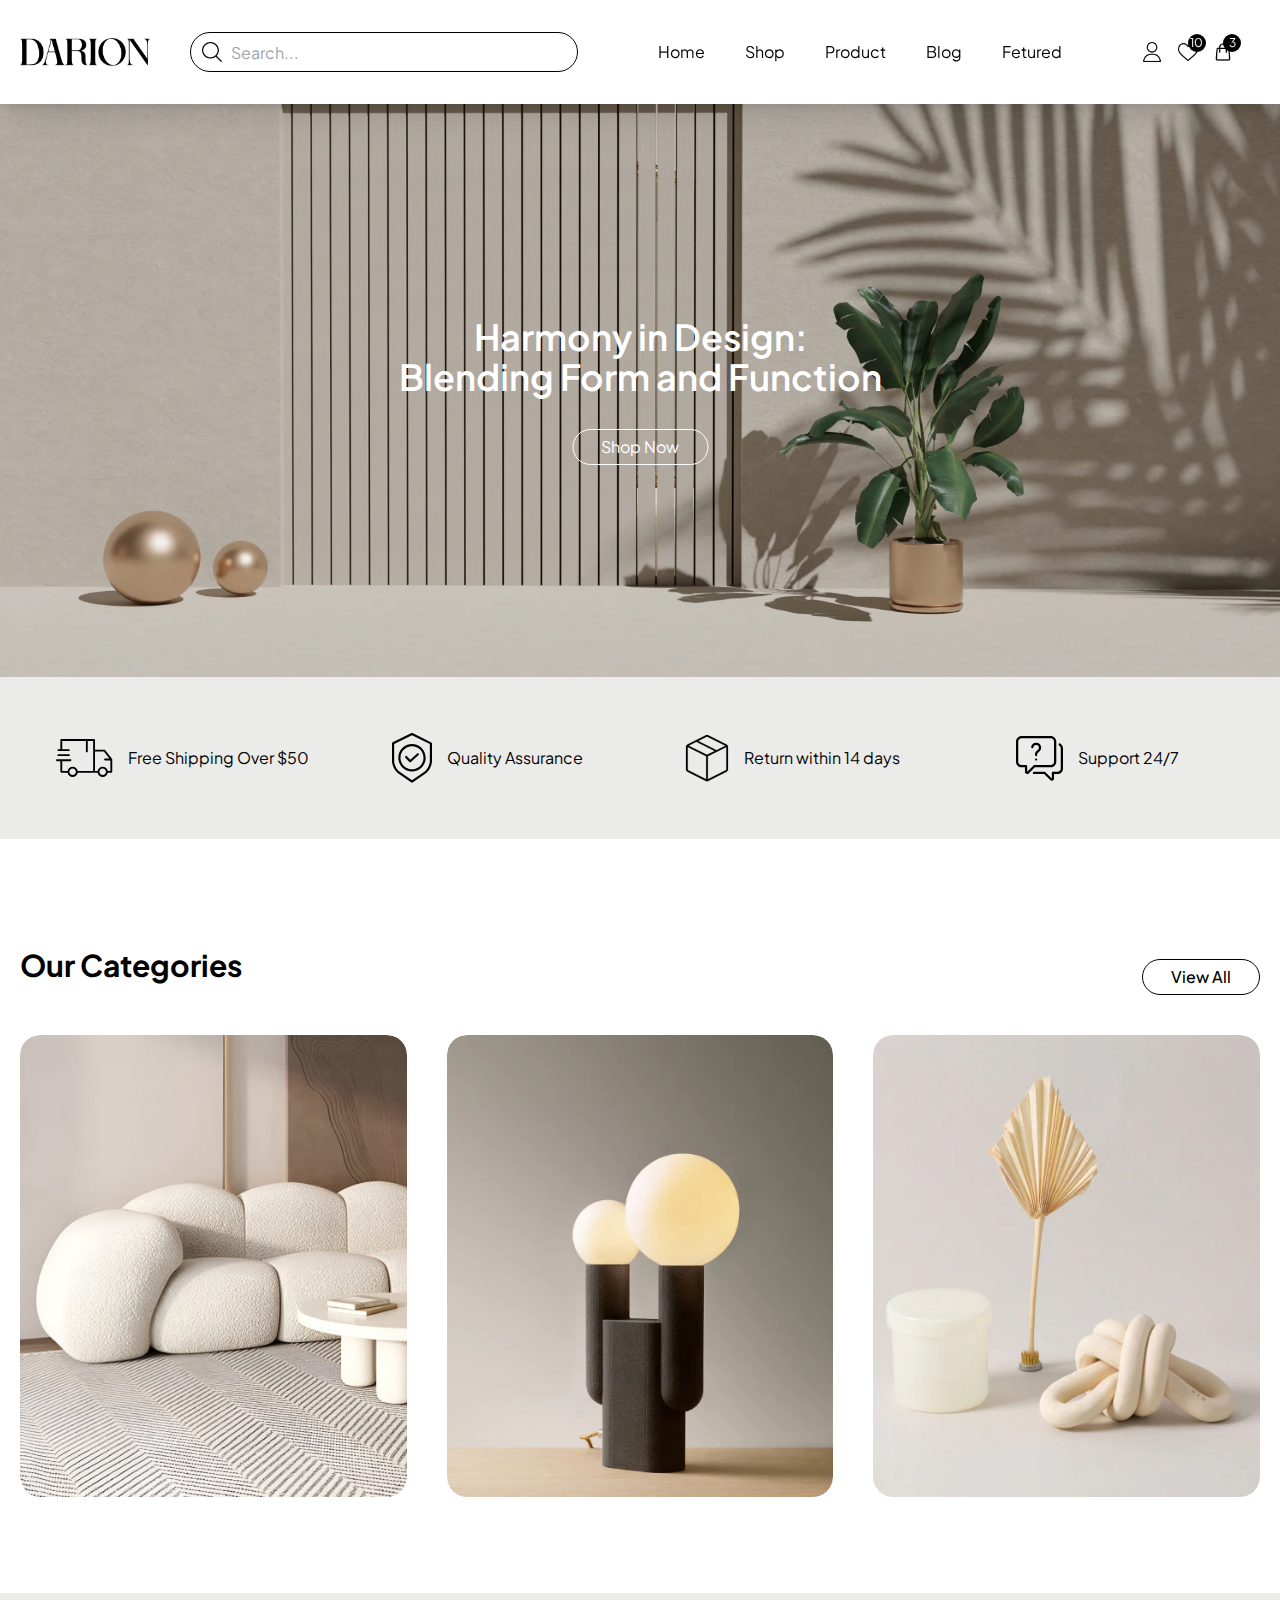
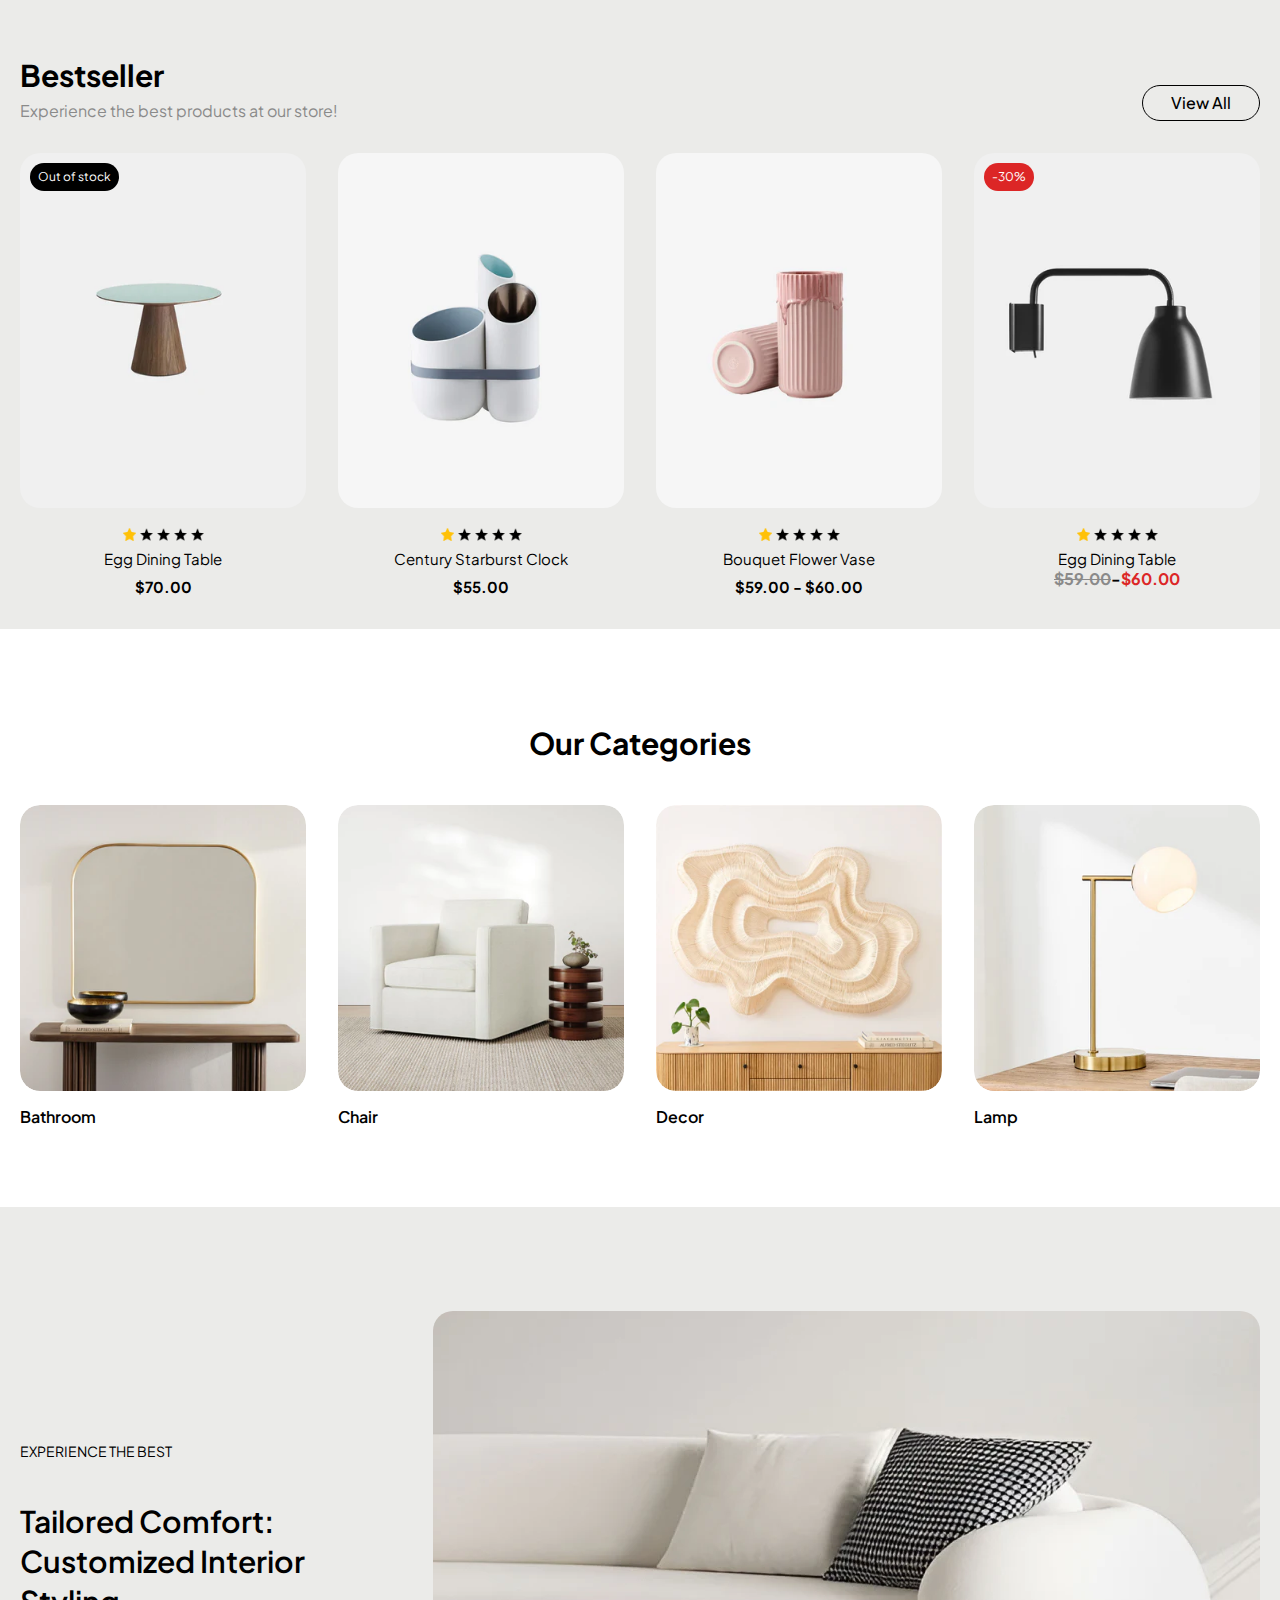
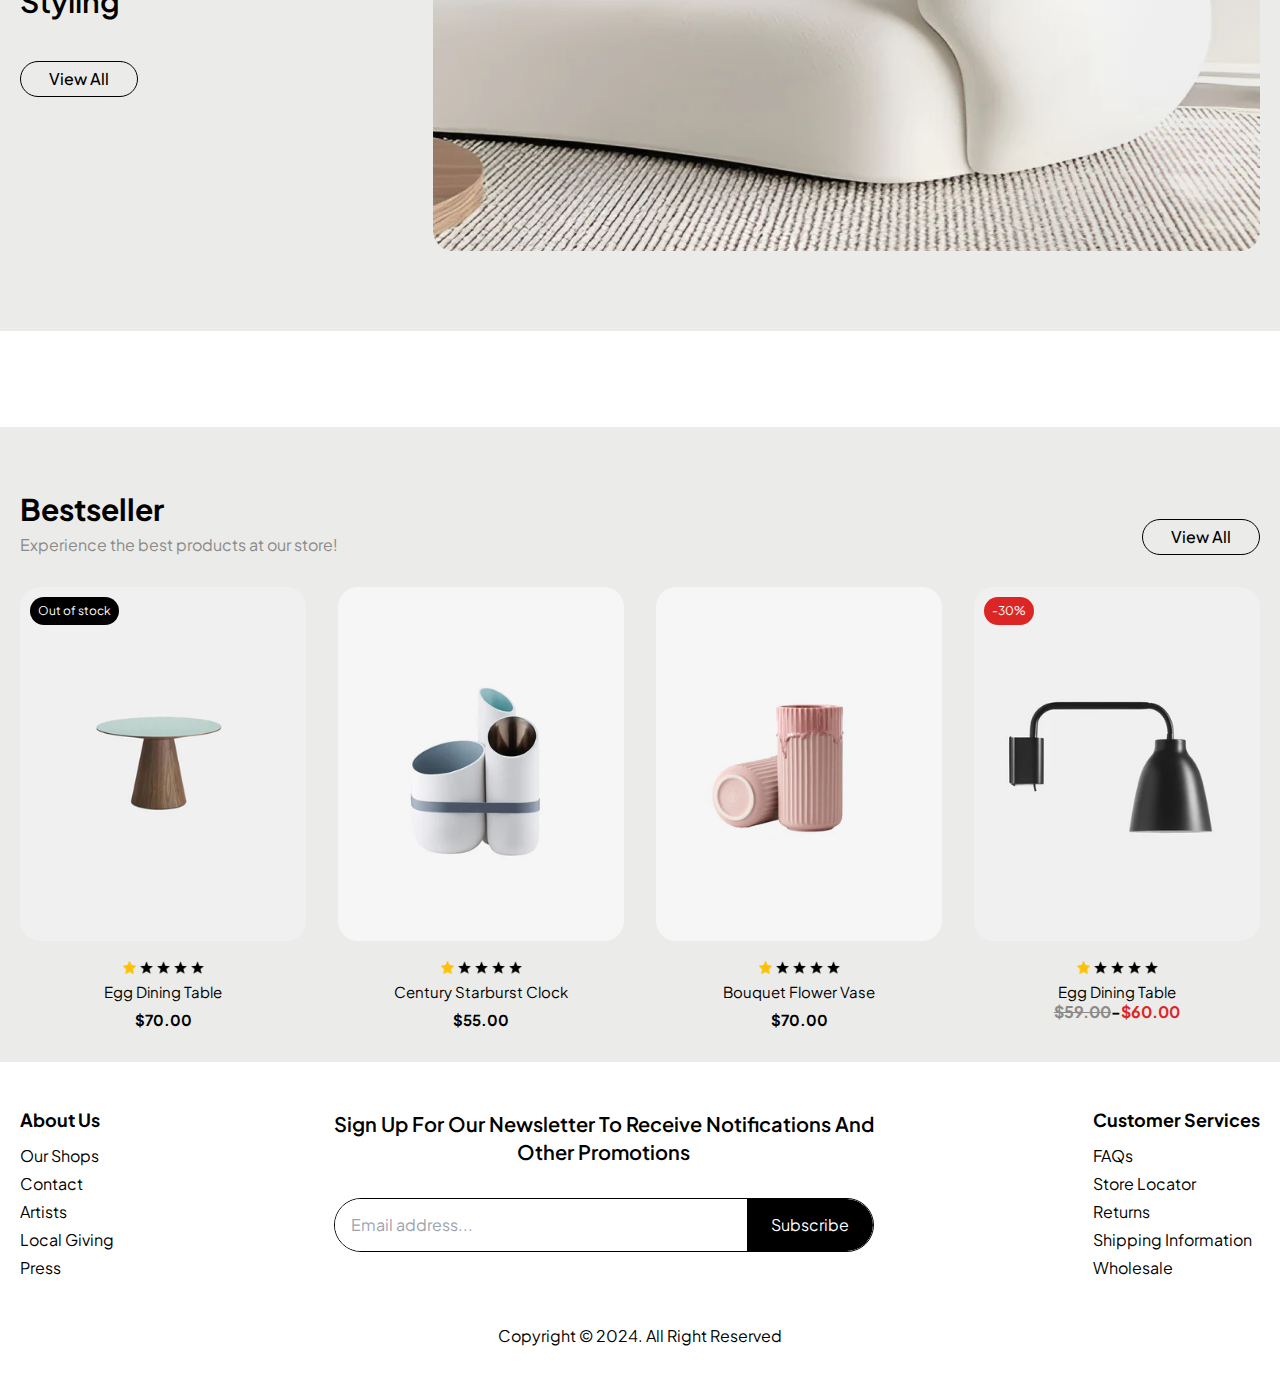
==== index.html @ 47313046 "Add files via upload" ====
<!DOCTYPE html>
<html>
  <head>
    <meta charset="UTF-8" />
    <meta name="viewport" content="width=device-width, initial-scale=1.0" />
    <link
      href="https://fonts.googleapis.com/css2?family=Plus+Jakarta+Sans:ital,wght@0,200..800;1,200..800&display=swap"
      rel="stylesheet"
    />
    <link href="./output.css" rel="stylesheet" />
  </head>
  <body>
    <div class="wrap">
      <header class="py-5 lg:py-[32px] sticky top-0 z-10 shadow-xl bg-white">
        <div class="container overflow-hidden lg:justify-between flex lg:flex  items-center">
          <h1>
            <a class="block w-130" href="#"
              ><img class="image" src="./images/logo.webp" alt="Logo image"
            /></a>
          </h1>
          <div class="lg:hidden hidden sm:hidden xl:flex w-[500px] ml-10 relative">
            <input
              class="md:hidden hidden xl:flex h-10 w-full border border-black rounded-full pl-10 pr-4 pt-2 pb-2"
              type="text"
              placeholder="Search..."
            />
            <div class="md:hidden xl:flex w-5 h-5 absolute left-3 top-1/2 -translate-y-1/2">
              <img
                class="image"
                src="./images/ico_search.png"
                alt="Search Icon"
              />
            </div>
          </div>
          <nav class="lg:flex hidden mx-20">
            <ul class=" hidden lg:flex lg:ml-50 xl:ml-0  xl:flex xl:items-center gap-10">
              <li
                class="relative after:duration-300 after:absolute after:w-full after:scale-0 hover:after:scale-100 after:transition-all after:h-[1.3px] after:bg-black after:left-0 after:bottom-0"
              >
                <a href="#">Home</a>
              </li>
              <li
                class="relative after:duration-300 after:absolute after:w-full after:scale-0 hover:after:scale-100 after:transition-all after:h-[1.3px] after:bg-black after:left-0 after:bottom-0"
              >
                <a href="#">Shop</a>
              </li>
              <li
                class="relative after:duration-300 after:absolute after:w-full after:scale-0 hover:after:scale-100 after:transition-all after:h-[1.3px] after:bg-black after:left-0 after:bottom-0"
              >
                <a href="#">Product</a>
              </li>
              <li
                class="relative after:duration-300 after:absolute after:w-full after:scale-0 hover:after:scale-100 after:transition-all after:h-[1.3px] after:bg-black after:left-0 after:bottom-0"
              >
                <a href="#">Blog</a>
              </li>
              <li
                class="relative after:duration-300 after:absolute after:w-full after:scale-0 hover:after:scale-100 after:transition-all after:h-[1.3px] after:bg-black after:left-0 after:bottom-0"
              >
                <a href="#">Fetured</a>
              </li>
            </ul>
            
          </nav>
          <ul class=" grid grid-cols-4  justify-end items-center lg:gap-6 gap-6 ml-auto">
            <a class="lg:hidden" href="#"><img class="w-5" src="./images/ico_search.png" alt="Search Icon"></a>
            <li>
              <a class="block w-5 " href="#"
                ><img class="image" src="./images/ico_user.png" alt="User Icon"
              /></a>
            </li>
            <li>
              <a class="relative size-5 block w-5" href="#"
                ><img
                  class="image"
                  src="./images/ico_heart.png"
                  alt="Hear Icon"
                />
                <span
                  class="absolute -top-[8px] -right-[8px] bg-black text-white text-xs rounded-full size-[18px] grid place-items-center"
                  >10</span
                >
              </a>
            </li>
            <li>
              <a class="relative size-5 block w-5" href="#"
                ><img class="image" src="./images/ico_bag.png" alt="Bag Icon" />
                <span
                  class="absolute -top-[8px] -right-[8px] bg-black rounded-full text-white size-[18px] text-xs grid place-items-center"
                  >3</span
                ></a
              >
            </li>
          </ul>
        </div>
      </header>
      <main class="">
        <section class="relative">
          <div class="relative pt-[44.791%] bg-gray-400">
            <img
              class="absolute inset-0"
              src="./images/img_banner.webp"
              alt="Banner Image"
            />
          </div>
          <div
            class="absolute top-1/2 left-1/2 -translate-x-1/2 -translate-y-1/2"
          >
            <h2
              class="lg:text-4xl whitespace-nowrap text-xl text-center font-semibold leading-7 text-white lg:leading-10"
            >
              Harmony in Design: <br />
              Blending Form and Function
            </h2>
            <div class="text-center">
              <button
                type="button"
                class="px-7 h-9 mt-4 lg:mt-8 rounded-full hover:bg-white transition-all hover:text-black duration-300 border border-white text-white"
              >
                Shop Now
              </button>
            </div>
          </div>
        </section>
        <section class="bg-background-0">
          <div class="container ">
            <ul class="px-5 lg:flex grid grid-cols-2 py-14 items-center gap-5">
              <li
                class="flex items-center gap-[15px] lg:justify-center lg:flex-1"
              >
                <img src="./images/ico_freeship.svg" alt="Shipping Icon" />
                <span>Free Shipping Over $50 </span>
              </li>
              <li
                class="flex items-center gap-[15px] lg:justify-center lg:flex-1"
              >
                <img src="./images/ico_quality.svg" alt="Quality Icon" />
                <span>Quality Assurance </span>
              </li>
              <li
                class="flex items-center gap-[15px] lg:justify-center lg:flex-1"
              >
                <img src="./images/ico_return.svg" alt="Return Icon" />
                <span>Return within 14 days</span>
              </li>
              <li
                class="flex items-center gap-[15px] lg:justify-center lg:flex-1"
              >
                <img src="./images/ico_support.svg" alt="Support Icon" />
                <span>Support 24/7</span>
              </li>
            </ul>
          </div>
        </section>
        <section>
          <div class="container">
            <nav class="mt-[32px] lg:mt-[96px]">
              <ul class="lg:flex  justify-between items-center">
                <li class="font-bold text-3xl">Our Categories</li>
                <li>
                  <button
                    class="border mt-[24px] bg-white border-black rounded-full h-9 hover:bg-black hover:text-white transition-all duration-300"
                    type="button"
                  >
                    <a class="px-[28px] size-[15px] font-medium" href="#"
                      >View All</a
                    >
                  </button>
                </li>
              </ul>
            </nav>
            <div>
              <ul class="flex gap-10 mt-[40px]">
                <li>
                  <div class="relative group overflow-hidden rounded-[20px] ">
                    <img
                    class=" rounded-[20px] hover:scale-110 transition-all duration-300"
                    src="./images/img_collection.jpg"
                    alt="Colection Image"
                  />
                  <button
                  class="absolute left-1/2 -translate-x-1/2 group-hover:bottom-10 -bottom-10 bg-white border-black rounded-full h-9 hover:bg-black hover:text-white transition-all duration-300"
                  type="button"
                >
                  <a class="px-[28px] size-[15px] font-medium" href="#"
                    >Living Room</a
                  >
                </button>
                  </div>
                </li>
                <li>
                  <div class="relative group overflow-hidden rounded-[20px]">
                    <img
                    class="rounded-[20px] hover:scale-110 transition-all duration-300"
                    src="./images/img_collection2.webp"
                    alt="Colection2 Image"
                  />
                  <button
                  class="absolute left-1/2 -translate-x-1/2 group-hover:bottom-10 -bottom-10 bg-white border-black rounded-full h-9 hover:bg-black hover:text-white transition-all duration-300"
                  type="button"
                >
                  <a class="px-[28px] size-[15px] font-medium" href="#"
                    >Living Room</a
                  >
                </button>
                  </div>
                </li>
                <li>
                  <div class="relative group overflow-hidden rounded-[20px]">
                    <img
                    class="rounded-[20px] hover:scale-110 transition-all duration-300"
                    src="./images/img_collection3.webp"
                    alt="Colection3 Image"
                  />
                  <button
                  class="absolute left-1/2 -translate-x-1/2 group-hover:bottom-10 -bottom-10 bg-white border-black rounded-full h-9 hover:bg-black hover:text-white transition-all duration-300"
                  type="button"
                >
                  <a class="px-[28px] size-[15px] font-medium" href="#"
                    >Living Room</a
                  >
                </button>
                  </div>
                </li>
              </ul>
            </div>
          </div>
        </section>
        <section
          class="bg-background-0 bg-opacity-100 mt-[96px] pt-[64px] pb-[32px]"
        >
          <div class="container">
            <nav>
              <ul class="items-end lg:flex justify-between">
                <div class="">
                  <li class="text-3xl font-bold">Bestseller</li>
                  <li class="mt-[8px] text-lineGray-0">
                    Experience the best products at our store!
                  </li>
                </div>
                <li>
                  <button
                    class="border mt-[24px] bg-background-0 border-black rounded-full h-9 hover:bg-black hover:text-white transition-all duration-300"
                    type="button"
                  >
                    <a class="px-[28px] size-[15px] font-medium" href="#"
                      >View All</a
                    >
                  </button>
                </li>
              </ul>
            </nav>
            <div>
              <ul class="lg:flex mt-[32px] gap-8">
                <li class="relative">
                  <a href="#"
                    ><img
                      class="w-full rounded-[20px]"
                      src="./images/img_product.webp"
                      alt="Product Image"
                  /></a>
                  <button
                    class="absolute top-[10px] left-[10px] bg-black text-white rounded-[20px]"
                  >
                    <a href="#">
                      <p class="text-[12px] px-[8px] py-[4px] items-center">
                        Out of stock
                      </p></a
                    >
                  </button>
                  <ul class="flex gap-1 mt-5 justify-center">
                    <li class=""><img class="w-[13px]" src="./images/ico_star_active.png" alt="Star yellow Icon"></li>
                    <li class=""><img class="w-[13px]" src="./images/ico_star_gray.png" alt="Star Gray Icon"></li>
                    <li class=""><img class="w-[13px]" src="./images/ico_star_gray.png" alt="Star Gray Icon"></li>
                    <li class=""><img class="w-[13px]" src="./images/ico_star_gray.png" alt="Star Gray Icon"></li>
                    <li class=""><img class="w-[13px]" src="./images/ico_star_gray.png" alt="Star Gray Icon"></li>
                  </ul>
                    <p class="mt-2 text-[15px] text-center">Egg Dining Table</p>
                    <p class="mt-2 font-bold text-[15px] text-center">$70.00</p>
                </li>
                <li>
                  <a href="#"
                    ><img
                      class="w-full rounded-[20px]"
                      src="./images/img_product2.webp"
                      alt="Product2 Image"
                  /></a>
                  <ul class="flex gap-1 mt-5 justify-center">
                    <li class=""><img class="w-[13px]" src="./images/ico_star_active.png" alt="Star yellow Icon"></li>
                    <li class=""><img class="w-[13px]" src="./images/ico_star_gray.png" alt="Star Gray Icon"></li>
                    <li class=""><img class="w-[13px]" src="./images/ico_star_gray.png" alt="Star Gray Icon"></li>
                    <li class=""><img class="w-[13px]" src="./images/ico_star_gray.png" alt="Star Gray Icon"></li>
                    <li class=""><img class="w-[13px]" src="./images/ico_star_gray.png" alt="Star Gray Icon"></li>
                  </ul>
                    <p class="mt-2 text-[15px] text-center">Century Starburst Clock</p>
                    <p class="mt-2 font-bold text-[15px] text-center">$55.00</p>
                </li>
                <li>
                  <a href="#"
                    ><img
                      class="w-full rounded-[20px]"
                      src="./images/img_product3.webp"
                      alt="Product3 Image"
                  /></a>
                  <ul class="flex gap-1 mt-5 justify-center">
                    <li class=""><img class="w-[13px]" src="./images/ico_star_active.png" alt="Star yellow Icon"></li>
                    <li class=""><img class="w-[13px]" src="./images/ico_star_gray.png" alt="Star Gray Icon"></li>
                    <li class=""><img class="w-[13px]" src="./images/ico_star_gray.png" alt="Star Gray Icon"></li>
                    <li class=""><img class="w-[13px]" src="./images/ico_star_gray.png" alt="Star Gray Icon"></li>
                    <li class=""><img class="w-[13px]" src="./images/ico_star_gray.png" alt="Star Gray Icon"></li>
                  </ul>
                    <p class="mt-2 text-[15px] text-center">Bouquet Flower Vase</p>
                    <p class="mt-2 font-bold text-[15px] text-center">$59.00
                      -
                      $60.00</p>
                </li>
                <li class="relative">
                  <a href="#"
                    ><img
                      class="w-full rounded-[20px]"
                      src="./images/img_product4.webp"
                      alt="Product4 Image"
                  /></a>
                  <button
                    class="absolute top-[10px] left-[10px] bg-red-600 text-white rounded-[20px]"
                  >
                    <a href="#">
                      <p class="text-[12px] px-[8px] py-[4px] items-center">
                        -30%
                      </p></a
                    >
                  </button>
                  <ul class="flex gap-1 mt-5 justify-center">
                    <li class=""><img class="w-[13px]" src="./images/ico_star_active.png" alt="Star yellow Icon"></li>
                    <li class=""><img class="w-[13px]" src="./images/ico_star_gray.png" alt="Star Gray Icon"></li>
                    <li class=""><img class="w-[13px]" src="./images/ico_star_gray.png" alt="Star Gray Icon"></li>
                    <li class=""><img class="w-[13px]" src="./images/ico_star_gray.png" alt="Star Gray Icon"></li>
                    <li class=""><img class="w-[13px]" src="./images/ico_star_gray.png" alt="Star Gray Icon"></li>
                  </ul>
                    <p class="mt-2 text-[15px] text-center">Egg Dining Table</p>
                    </a>
                      <div class="flex items-center justify-center font-bold text-15 text-center">
                        <span class="line-through text-lineGray-0">$59.00 </span> -
                        <span class="text-red-600">$60.00</span>
                      </div>
                      </a>
                </li>
              </ul>
            </div>
          </div>
        </section>
        <section class="mt-[96px]">
          <div class="container">
            <h3 class="text-[30px] text-3xl font-bold text-center">
              Our Categories
            </h3>
            <ul class="md:flex  mt-[44px] gap-[32px]">
              <li class="">
                  <a href="#" 
                  ><div class="overflow-hidden rounded-[20px]">
                    <img
                    class="w-full rounded-[20px] hover:scale-110 transition-all duration-300"
                    src="./images/img_category.webp"
                    alt="Categories Image"
                  />
                  </div>
                  <p class="mt-[16px] text-[16px] font-semibold">Bathroom</p></a
                >
              </li>
              <li>
                <a href="#"
                  ><div class="md:mt-0 mt-6 overflow-hidden rounded-[20px] ">
                    <img
                    class="w-full rounded-[20px] hover:scale-110 transition-all duration-300"
                    src="./images/img_category2.webp"
                    alt="Categories2 Image"
                  />
                  </div>
                  <p class="mt-[16px] text-[16px] font-semibold">Chair</p></a
                >
              </li>
              <li>
                <a href="#"
                  ><div class="md:mt-0 mt-6 overflow-hidden rounded-[20px]">
                    <img
                    class="w-full rounded-[20px] hover:scale-110 transition-all duration-300"
                    src="./images/img_category3.webp"
                    alt="Categories3 Image"
                  />
                  </div>
                  <p class="mt-[16px] text-[16px] font-semibold">Decor</p></a
                >
              </li>
              <li>
                <a href="#"
                  ><div class="md:mt-0 mt-6 overflow-hidden rounded-[20px]">
                    <img
                    class="w-full rounded-[20px] hover:scale-110 transition-all duration-300"
                    src="./images/img_category4.webp"
                    alt="Categories4 Image"
                  />
                  </div>
                  <p class="mt-[16px] text-[16px] font-semibold">Lamp</p></a
                >
              </li>
            </ul>
          </div>
        </section>
        <section class=" bg-background-0 py-[80px] mb-9 mt-[80px] lg:my-[80px]">
          <div class="container">
            <div class="lg:flex items-center justify-between ">
              <ul class="">
                <li class="text-[14px]">EXPERIENCE THE BEST</li>
                <li class="text-[30px] py-5 lg:py-[40px] font-semibold leading-[40px]">
                  Tailored Comfort: <br />
                  Customized Interior <br />
                  Styling
                </li>
                <li>
                  <button
                    class="border bg-background-0 border-black rounded-full h-9 hover:bg-black hover:text-white transition-all duration-300"
                    type="button"
                  >
                    <a class="px-[28px] size-[15px] font-medium" href="#"
                      >View All</a
                    >
                  </button>
                </li>
              </ul>
              <div>
                <a href="#"
                  ><div class="md:mt-0 mt-6 overflow-hidden rounded-[20px]">
                    <img
                    class="w-full mt-6 rounded-[20px] hover:scale-110 transition-all duration-300"
                    src="./images/img_experience.webp"
                    alt="Experience Image"
                />
                  </div></a>
              </div>
            </div>
          </div>
        </section>
        <section
          class="bg-background-0 bg-opacity-100 mt-[96px] pt-[64px] pb-[32px]"
        >
          <div class="container">
            <nav>
              <ul class="items-end lg:flex justify-between">
                <div class="">
                  <li class="text-3xl font-bold">Bestseller</li>
                  <li class="mt-[8px] text-lineGray-0">
                    Experience the best products at our store!
                  </li>
                </div>
                <li>
                  <button
                    class="border mt-[24px] bg-background-0 border-black rounded-full h-9 hover:bg-black hover:text-white transition-all duration-300"
                    type="button"
                  >
                    <a class="px-[28px] size-[15px] font-medium" href="#"
                      >View All</a
                    >
                  </button>
                </li>
              </ul>
            </nav>
            <div>
              <ul class="lg:flex mt-[32px] gap-8">
                <li class="relative">
                  <a href="#"
                    ><img
                      class="w-full rounded-[20px]"
                      src="./images/img_product.webp"
                      alt="Product Image"
                  /></a>
                  <button
                    class="absolute top-[10px] left-[10px] bg-black text-white rounded-[20px]"
                  >
                    <a href="#">
                      <p class="text-[12px] px-[8px] py-[4px] items-center">
                        Out of stock
                      </p></a
                    >
                  </button>
                  <ul class="flex gap-1 mt-5 justify-center">
                    <li class=""><img class="w-[13px]" src="./images/ico_star_active.png" alt="Star yellow Icon"></li>
                    <li class=""><img class="w-[13px]" src="./images/ico_star_gray.png" alt="Star Gray Icon"></li>
                    <li class=""><img class="w-[13px]" src="./images/ico_star_gray.png" alt="Star Gray Icon"></li>
                    <li class=""><img class="w-[13px]" src="./images/ico_star_gray.png" alt="Star Gray Icon"></li>
                    <li class=""><img class="w-[13px]" src="./images/ico_star_gray.png" alt="Star Gray Icon"></li>
                  </ul>
                    <p class="mt-2 text-[15px] text-center">Egg Dining Table</p>
                    <p class="mt-2 font-bold text-[15px] text-center">$70.00</p>
                </li>
                <li>
                  <a href="#"
                    ><img
                      class="w-full rounded-[20px]"
                      src="./images/img_product2.webp"
                      alt="Product2 Image"
                  /></a>
                  <ul class="flex gap-1 mt-5 justify-center">
                    <li class=""><img class="w-[13px]" src="./images/ico_star_active.png" alt="Star yellow Icon"></li>
                    <li class=""><img class="w-[13px]" src="./images/ico_star_gray.png" alt="Star Gray Icon"></li>
                    <li class=""><img class="w-[13px]" src="./images/ico_star_gray.png" alt="Star Gray Icon"></li>
                    <li class=""><img class="w-[13px]" src="./images/ico_star_gray.png" alt="Star Gray Icon"></li>
                    <li class=""><img class="w-[13px]" src="./images/ico_star_gray.png" alt="Star Gray Icon"></li>
                  </ul>
                    <p class="mt-2 text-[15px] text-center">Century Starburst Clock</p>
                    <p class="mt-2 font-bold text-[15px] text-center">$55.00</p>
                </li>
                <li>
                  <a href="#"
                    ><img
                      class="w-full rounded-[20px]"
                      src="./images/img_product3.webp"
                      alt="Product3 Image"
                  /></a>
                  <ul class="flex gap-1 mt-5 justify-center">
                    <li class=""><img class="w-[13px]" src="./images/ico_star_active.png" alt="Star yellow Icon"></li>
                    <li class=""><img class="w-[13px]" src="./images/ico_star_gray.png" alt="Star Gray Icon"></li>
                    <li class=""><img class="w-[13px]" src="./images/ico_star_gray.png" alt="Star Gray Icon"></li>
                    <li class=""><img class="w-[13px]" src="./images/ico_star_gray.png" alt="Star Gray Icon"></li>
                    <li class=""><img class="w-[13px]" src="./images/ico_star_gray.png" alt="Star Gray Icon"></li>
                  </ul>
                    <p class="mt-2 text-[15px] text-center">Bouquet Flower Vase</p>
                    <p class="mt-2 font-bold text-[15px] text-center">$70.00</p>
                </li>
                <li class="relative">
                  <a href="#"
                    ><img
                      class="w-full rounded-[20px]"
                      src="./images/img_product4.webp"
                      alt="Product4 Image"
                  /></a>
                  <button
                    class="absolute top-[10px] left-[10px] bg-red-600 text-white rounded-[20px]"
                  >
                    <a href="#">
                      <p class="text-[12px] px-[8px] py-[4px] items-center">
                        -30%
                      </p></a
                    >
                  </button>
                  <ul class="flex gap-1 mt-5 justify-center">
                    <li class=""><img class="w-[13px]" src="./images/ico_star_active.png" alt="Star yellow Icon"></li>
                    <li class=""><img class="w-[13px]" src="./images/ico_star_gray.png" alt="Star Gray Icon"></li>
                    <li class=""><img class="w-[13px]" src="./images/ico_star_gray.png" alt="Star Gray Icon"></li>
                    <li class=""><img class="w-[13px]" src="./images/ico_star_gray.png" alt="Star Gray Icon"></li>
                    <li class=""><img class="w-[13px]" src="./images/ico_star_gray.png" alt="Star Gray Icon"></li>
                  </ul>
                    <p class="mt-2 text-[15px] text-center">Egg Dining Table</p>
                    <div class="flex items-center justify-center font-bold text-15 text-center">
                      <span class="line-through text-lineGray-0">$59.00 </span> -
                      <span class="text-red-600">$60.00</span>
                    </div>
                </li>
              </ul>
            </div>
          </div>
        </section>
      </main>
      <footer class="py-[48px]">
        <div class="container">
          <div class="flex justify-between">
            <ul>
              <li class="font-bold text-[18px]">About Us</li>
              <li class="mt-[16px] hover:underline">Our Shops</li>
              <li class="mt-[8px] hover:underline">Contact</li>
              <li class="mt-[8px] hover:underline">Artists</li>
              <li class="mt-[8px] hover:underline">Local Giving</li>
              <li class="mt-[8px] hover:underline">Press</li>
            </ul>
            <ul>
              <li class="font-semibold text-[20px] leading-7">
                Sign Up For Our Newsletter To Receive Notifications And <br />
                <p class="text-center">Other Promotions</p>
              </li>
              <li class="overflow-hidden mt-[32px] border border-black rounded-full flex">
                <input class="focus:outline-none w-full px-4 py-4" type="email" placeholder="Email address...">
                <button class="py-2 px-6 bg-black text-white rounded-r-full"><a href="#">Subscribe</a></button>
              </input>
              </li>
            </ul>
            <ul>
              <li class="font-bold text-[18px]">Customer Services</li>
              <li class="mt-[16px] hover:underline">FAQs</li>
              <li class="mt-[8px] hover:underline">Store Locator</li>
              <li class="mt-[8px] hover:underline">Returns</li>
              <li class="mt-[8px] hover:underline">Shipping Information</li>
              <li class="mt-[8px] hover:underline">Wholesale</li>
            </ul>
          </div>
          <div class="text-center mt-[48px]">
            <p>Copyright © 2024. All Right Reserved</p>
          </div>
        </div>
      </footer>
    </div>
  </body>
</html>
---- output.css ----
*, ::before, ::after {
  --tw-border-spacing-x: 0;
  --tw-border-spacing-y: 0;
  --tw-translate-x: 0;
  --tw-translate-y: 0;
  --tw-rotate: 0;
  --tw-skew-x: 0;
  --tw-skew-y: 0;
  --tw-scale-x: 1;
  --tw-scale-y: 1;
  --tw-pan-x:  ;
  --tw-pan-y:  ;
  --tw-pinch-zoom:  ;
  --tw-scroll-snap-strictness: proximity;
  --tw-gradient-from-position:  ;
  --tw-gradient-via-position:  ;
  --tw-gradient-to-position:  ;
  --tw-ordinal:  ;
  --tw-slashed-zero:  ;
  --tw-numeric-figure:  ;
  --tw-numeric-spacing:  ;
  --tw-numeric-fraction:  ;
  --tw-ring-inset:  ;
  --tw-ring-offset-width: 0px;
  --tw-ring-offset-color: #fff;
  --tw-ring-color: rgb(59 130 246 / 0.5);
  --tw-ring-offset-shadow: 0 0 #0000;
  --tw-ring-shadow: 0 0 #0000;
  --tw-shadow: 0 0 #0000;
  --tw-shadow-colored: 0 0 #0000;
  --tw-blur:  ;
  --tw-brightness:  ;
  --tw-contrast:  ;
  --tw-grayscale:  ;
  --tw-hue-rotate:  ;
  --tw-invert:  ;
  --tw-saturate:  ;
  --tw-sepia:  ;
  --tw-drop-shadow:  ;
  --tw-backdrop-blur:  ;
  --tw-backdrop-brightness:  ;
  --tw-backdrop-contrast:  ;
  --tw-backdrop-grayscale:  ;
  --tw-backdrop-hue-rotate:  ;
  --tw-backdrop-invert:  ;
  --tw-backdrop-opacity:  ;
  --tw-backdrop-saturate:  ;
  --tw-backdrop-sepia:  ;
  --tw-contain-size:  ;
  --tw-contain-layout:  ;
  --tw-contain-paint:  ;
  --tw-contain-style:  ;
}

::backdrop {
  --tw-border-spacing-x: 0;
  --tw-border-spacing-y: 0;
  --tw-translate-x: 0;
  --tw-translate-y: 0;
  --tw-rotate: 0;
  --tw-skew-x: 0;
  --tw-skew-y: 0;
  --tw-scale-x: 1;
  --tw-scale-y: 1;
  --tw-pan-x:  ;
  --tw-pan-y:  ;
  --tw-pinch-zoom:  ;
  --tw-scroll-snap-strictness: proximity;
  --tw-gradient-from-position:  ;
  --tw-gradient-via-position:  ;
  --tw-gradient-to-position:  ;
  --tw-ordinal:  ;
  --tw-slashed-zero:  ;
  --tw-numeric-figure:  ;
  --tw-numeric-spacing:  ;
  --tw-numeric-fraction:  ;
  --tw-ring-inset:  ;
  --tw-ring-offset-width: 0px;
  --tw-ring-offset-color: #fff;
  --tw-ring-color: rgb(59 130 246 / 0.5);
  --tw-ring-offset-shadow: 0 0 #0000;
  --tw-ring-shadow: 0 0 #0000;
  --tw-shadow: 0 0 #0000;
  --tw-shadow-colored: 0 0 #0000;
  --tw-blur:  ;
  --tw-brightness:  ;
  --tw-contrast:  ;
  --tw-grayscale:  ;
  --tw-hue-rotate:  ;
  --tw-invert:  ;
  --tw-saturate:  ;
  --tw-sepia:  ;
  --tw-drop-shadow:  ;
  --tw-backdrop-blur:  ;
  --tw-backdrop-brightness:  ;
  --tw-backdrop-contrast:  ;
  --tw-backdrop-grayscale:  ;
  --tw-backdrop-hue-rotate:  ;
  --tw-backdrop-invert:  ;
  --tw-backdrop-opacity:  ;
  --tw-backdrop-saturate:  ;
  --tw-backdrop-sepia:  ;
  --tw-contain-size:  ;
  --tw-contain-layout:  ;
  --tw-contain-paint:  ;
  --tw-contain-style:  ;
}

/*
! tailwindcss v3.4.15 | MIT License | https://tailwindcss.com
*/

/*
1. Prevent padding and border from affecting element width. (https://github.com/mozdevs/cssremedy/issues/4)
2. Allow adding a border to an element by just adding a border-width. (https://github.com/tailwindcss/tailwindcss/pull/116)
*/

*,
::before,
::after {
  box-sizing: border-box;
  /* 1 */
  border-width: 0;
  /* 2 */
  border-style: solid;
  /* 2 */
  border-color: #e5e7eb;
  /* 2 */
}

::before,
::after {
  --tw-content: '';
}

/*
1. Use a consistent sensible line-height in all browsers.
2. Prevent adjustments of font size after orientation changes in iOS.
3. Use a more readable tab size.
4. Use the user's configured `sans` font-family by default.
5. Use the user's configured `sans` font-feature-settings by default.
6. Use the user's configured `sans` font-variation-settings by default.
7. Disable tap highlights on iOS
*/

html,
:host {
  line-height: 1.5;
  /* 1 */
  -webkit-text-size-adjust: 100%;
  /* 2 */
  -moz-tab-size: 4;
  /* 3 */
  -o-tab-size: 4;
     tab-size: 4;
  /* 3 */
  font-family: ui-sans-serif, system-ui, sans-serif, "Apple Color Emoji", "Segoe UI Emoji", "Segoe UI Symbol", "Noto Color Emoji";
  /* 4 */
  font-feature-settings: normal;
  /* 5 */
  font-variation-settings: normal;
  /* 6 */
  -webkit-tap-highlight-color: transparent;
  /* 7 */
}

/*
1. Remove the margin in all browsers.
2. Inherit line-height from `html` so users can set them as a class directly on the `html` element.
*/

body {
  margin: 0;
  /* 1 */
  line-height: inherit;
  /* 2 */
}

/*
1. Add the correct height in Firefox.
2. Correct the inheritance of border color in Firefox. (https://bugzilla.mozilla.org/show_bug.cgi?id=190655)
3. Ensure horizontal rules are visible by default.
*/

hr {
  height: 0;
  /* 1 */
  color: inherit;
  /* 2 */
  border-top-width: 1px;
  /* 3 */
}

/*
Add the correct text decoration in Chrome, Edge, and Safari.
*/

abbr:where([title]) {
  -webkit-text-decoration: underline dotted;
          text-decoration: underline dotted;
}

/*
Remove the default font size and weight for headings.
*/

h1,
h2,
h3,
h4,
h5,
h6 {
  font-size: inherit;
  font-weight: inherit;
}

/*
Reset links to optimize for opt-in styling instead of opt-out.
*/

a {
  color: inherit;
  text-decoration: inherit;
}

/*
Add the correct font weight in Edge and Safari.
*/

b,
strong {
  font-weight: bolder;
}

/*
1. Use the user's configured `mono` font-family by default.
2. Use the user's configured `mono` font-feature-settings by default.
3. Use the user's configured `mono` font-variation-settings by default.
4. Correct the odd `em` font sizing in all browsers.
*/

code,
kbd,
samp,
pre {
  font-family: ui-monospace, SFMono-Regular, Menlo, Monaco, Consolas, "Liberation Mono", "Courier New", monospace;
  /* 1 */
  font-feature-settings: normal;
  /* 2 */
  font-variation-settings: normal;
  /* 3 */
  font-size: 1em;
  /* 4 */
}

/*
Add the correct font size in all browsers.
*/

small {
  font-size: 80%;
}

/*
Prevent `sub` and `sup` elements from affecting the line height in all browsers.
*/

sub,
sup {
  font-size: 75%;
  line-height: 0;
  position: relative;
  vertical-align: baseline;
}

sub {
  bottom: -0.25em;
}

sup {
  top: -0.5em;
}

/*
1. Remove text indentation from table contents in Chrome and Safari. (https://bugs.chromium.org/p/chromium/issues/detail?id=999088, https://bugs.webkit.org/show_bug.cgi?id=201297)
2. Correct table border color inheritance in all Chrome and Safari. (https://bugs.chromium.org/p/chromium/issues/detail?id=935729, https://bugs.webkit.org/show_bug.cgi?id=195016)
3. Remove gaps between table borders by default.
*/

table {
  text-indent: 0;
  /* 1 */
  border-color: inherit;
  /* 2 */
  border-collapse: collapse;
  /* 3 */
}

/*
1. Change the font styles in all browsers.
2. Remove the margin in Firefox and Safari.
3. Remove default padding in all browsers.
*/

button,
input,
optgroup,
select,
textarea {
  font-family: inherit;
  /* 1 */
  font-feature-settings: inherit;
  /* 1 */
  font-variation-settings: inherit;
  /* 1 */
  font-size: 100%;
  /* 1 */
  font-weight: inherit;
  /* 1 */
  line-height: inherit;
  /* 1 */
  letter-spacing: inherit;
  /* 1 */
  color: inherit;
  /* 1 */
  margin: 0;
  /* 2 */
  padding: 0;
  /* 3 */
}

/*
Remove the inheritance of text transform in Edge and Firefox.
*/

button,
select {
  text-transform: none;
}

/*
1. Correct the inability to style clickable types in iOS and Safari.
2. Remove default button styles.
*/

button,
input:where([type='button']),
input:where([type='reset']),
input:where([type='submit']) {
  -webkit-appearance: button;
  /* 1 */
  background-color: transparent;
  /* 2 */
  background-image: none;
  /* 2 */
}

/*
Use the modern Firefox focus style for all focusable elements.
*/

:-moz-focusring {
  outline: auto;
}

/*
Remove the additional `:invalid` styles in Firefox. (https://github.com/mozilla/gecko-dev/blob/2f9eacd9d3d995c937b4251a5557d95d494c9be1/layout/style/res/forms.css#L728-L737)
*/

:-moz-ui-invalid {
  box-shadow: none;
}

/*
Add the correct vertical alignment in Chrome and Firefox.
*/

progress {
  vertical-align: baseline;
}

/*
Correct the cursor style of increment and decrement buttons in Safari.
*/

::-webkit-inner-spin-button,
::-webkit-outer-spin-button {
  height: auto;
}

/*
1. Correct the odd appearance in Chrome and Safari.
2. Correct the outline style in Safari.
*/

[type='search'] {
  -webkit-appearance: textfield;
  /* 1 */
  outline-offset: -2px;
  /* 2 */
}

/*
Remove the inner padding in Chrome and Safari on macOS.
*/

::-webkit-search-decoration {
  -webkit-appearance: none;
}

/*
1. Correct the inability to style clickable types in iOS and Safari.
2. Change font properties to `inherit` in Safari.
*/

::-webkit-file-upload-button {
  -webkit-appearance: button;
  /* 1 */
  font: inherit;
  /* 2 */
}

/*
Add the correct display in Chrome and Safari.
*/

summary {
  display: list-item;
}

/*
Removes the default spacing and border for appropriate elements.
*/

blockquote,
dl,
dd,
h1,
h2,
h3,
h4,
h5,
h6,
hr,
figure,
p,
pre {
  margin: 0;
}

fieldset {
  margin: 0;
  padding: 0;
}

legend {
  padding: 0;
}

ol,
ul,
menu {
  list-style: none;
  margin: 0;
  padding: 0;
}

/*
Reset default styling for dialogs.
*/

dialog {
  padding: 0;
}

/*
Prevent resizing textareas horizontally by default.
*/

textarea {
  resize: vertical;
}

/*
1. Reset the default placeholder opacity in Firefox. (https://github.com/tailwindlabs/tailwindcss/issues/3300)
2. Set the default placeholder color to the user's configured gray 400 color.
*/

input::-moz-placeholder, textarea::-moz-placeholder {
  opacity: 1;
  /* 1 */
  color: #9ca3af;
  /* 2 */
}

input::placeholder,
textarea::placeholder {
  opacity: 1;
  /* 1 */
  color: #9ca3af;
  /* 2 */
}

/*
Set the default cursor for buttons.
*/

button,
[role="button"] {
  cursor: pointer;
}

/*
Make sure disabled buttons don't get the pointer cursor.
*/

:disabled {
  cursor: default;
}

/*
1. Make replaced elements `display: block` by default. (https://github.com/mozdevs/cssremedy/issues/14)
2. Add `vertical-align: middle` to align replaced elements more sensibly by default. (https://github.com/jensimmons/cssremedy/issues/14#issuecomment-634934210)
   This can trigger a poorly considered lint error in some tools but is included by design.
*/

img,
svg,
video,
canvas,
audio,
iframe,
embed,
object {
  display: block;
  /* 1 */
  vertical-align: middle;
  /* 2 */
}

/*
Constrain images and videos to the parent width and preserve their intrinsic aspect ratio. (https://github.com/mozdevs/cssremedy/issues/14)
*/

img,
video {
  max-width: 100%;
  height: auto;
}

/* Make elements with the HTML hidden attribute stay hidden by default */

[hidden]:where(:not([hidden="until-found"])) {
  display: none;
}

body {
  font-family: Plus Jakarta Sans, serif;
  font-weight: 400;
  line-height: 1.25rem;
  --tw-text-opacity: 1;
  color: rgb(0 0 0 / var(--tw-text-opacity, 1));
}

.container {
  margin-left: auto;
  margin-right: auto;
  width: 100%;
  max-width: 1480px;
  padding-left: 1.25rem;
  padding-right: 1.25rem;
}

.image {
  display: block;
  max-width: 100%;
}

.absolute {
  position: absolute;
}

.relative {
  position: relative;
}

.sticky {
  position: sticky;
}

.inset-0 {
  inset: 0px;
}

.-bottom-10 {
  bottom: -2.5rem;
}

.-right-\[8px\] {
  right: -8px;
}

.-top-\[8px\] {
  top: -8px;
}

.left-1\/2 {
  left: 50%;
}

.left-3 {
  left: 0.75rem;
}

.left-\[10px\] {
  left: 10px;
}

.top-0 {
  top: 0px;
}

.top-1\/2 {
  top: 50%;
}

.top-\[10px\] {
  top: 10px;
}

.-bottom-5 {
  bottom: -1.25rem;
}

.z-10 {
  z-index: 10;
}

.mx-20 {
  margin-left: 5rem;
  margin-right: 5rem;
}

.mb-9 {
  margin-bottom: 2.25rem;
}

.ml-10 {
  margin-left: 2.5rem;
}

.ml-auto {
  margin-left: auto;
}

.mt-2 {
  margin-top: 0.5rem;
}

.mt-4 {
  margin-top: 1rem;
}

.mt-5 {
  margin-top: 1.25rem;
}

.mt-6 {
  margin-top: 1.5rem;
}

.mt-\[16px\] {
  margin-top: 16px;
}

.mt-\[24px\] {
  margin-top: 24px;
}

.mt-\[32px\] {
  margin-top: 32px;
}

.mt-\[40px\] {
  margin-top: 40px;
}

.mt-\[44px\] {
  margin-top: 44px;
}

.mt-\[48px\] {
  margin-top: 48px;
}

.mt-\[80px\] {
  margin-top: 80px;
}

.mt-\[8px\] {
  margin-top: 8px;
}

.mt-\[96px\] {
  margin-top: 96px;
}

.block {
  display: block;
}

.flex {
  display: flex;
}

.grid {
  display: grid;
}

.hidden {
  display: none;
}

.size-5 {
  width: 1.25rem;
  height: 1.25rem;
}

.size-\[15px\] {
  width: 15px;
  height: 15px;
}

.size-\[18px\] {
  width: 18px;
  height: 18px;
}

.h-10 {
  height: 2.5rem;
}

.h-5 {
  height: 1.25rem;
}

.h-9 {
  height: 2.25rem;
}

.w-130 {
  width: 130px;
}

.w-5 {
  width: 1.25rem;
}

.w-\[13px\] {
  width: 13px;
}

.w-\[500px\] {
  width: 500px;
}

.w-full {
  width: 100%;
}

.-translate-x-1\/2 {
  --tw-translate-x: -50%;
  transform: translate(var(--tw-translate-x), var(--tw-translate-y)) rotate(var(--tw-rotate)) skewX(var(--tw-skew-x)) skewY(var(--tw-skew-y)) scaleX(var(--tw-scale-x)) scaleY(var(--tw-scale-y));
}

.-translate-y-1\/2 {
  --tw-translate-y: -50%;
  transform: translate(var(--tw-translate-x), var(--tw-translate-y)) rotate(var(--tw-rotate)) skewX(var(--tw-skew-x)) skewY(var(--tw-skew-y)) scaleX(var(--tw-scale-x)) scaleY(var(--tw-scale-y));
}

.grid-cols-2 {
  grid-template-columns: repeat(2, minmax(0, 1fr));
}

.grid-cols-4 {
  grid-template-columns: repeat(4, minmax(0, 1fr));
}

.place-items-center {
  place-items: center;
}

.items-end {
  align-items: flex-end;
}

.items-center {
  align-items: center;
}

.justify-end {
  justify-content: flex-end;
}

.justify-center {
  justify-content: center;
}

.justify-between {
  justify-content: space-between;
}

.gap-1 {
  gap: 0.25rem;
}

.gap-10 {
  gap: 2.5rem;
}

.gap-5 {
  gap: 1.25rem;
}

.gap-6 {
  gap: 1.5rem;
}

.gap-8 {
  gap: 2rem;
}

.gap-\[15px\] {
  gap: 15px;
}

.gap-\[32px\] {
  gap: 32px;
}

.overflow-hidden {
  overflow: hidden;
}

.whitespace-nowrap {
  white-space: nowrap;
}

.rounded-\[20px\] {
  border-radius: 20px;
}

.rounded-full {
  border-radius: 9999px;
}

.rounded-r-full {
  border-top-right-radius: 9999px;
  border-bottom-right-radius: 9999px;
}

.border {
  border-width: 1px;
}

.border-black {
  --tw-border-opacity: 1;
  border-color: rgb(0 0 0 / var(--tw-border-opacity, 1));
}

.border-white {
  --tw-border-opacity: 1;
  border-color: rgb(255 255 255 / var(--tw-border-opacity, 1));
}

.bg-background-0 {
  --tw-bg-opacity: 1;
  background-color: rgb(235 235 233 / var(--tw-bg-opacity, 1));
}

.bg-black {
  --tw-bg-opacity: 1;
  background-color: rgb(0 0 0 / var(--tw-bg-opacity, 1));
}

.bg-gray-400 {
  --tw-bg-opacity: 1;
  background-color: rgb(156 163 175 / var(--tw-bg-opacity, 1));
}

.bg-red-600 {
  --tw-bg-opacity: 1;
  background-color: rgb(220 38 38 / var(--tw-bg-opacity, 1));
}

.bg-white {
  --tw-bg-opacity: 1;
  background-color: rgb(255 255 255 / var(--tw-bg-opacity, 1));
}

.bg-opacity-100 {
  --tw-bg-opacity: 1;
}

.px-4 {
  padding-left: 1rem;
  padding-right: 1rem;
}

.px-5 {
  padding-left: 1.25rem;
  padding-right: 1.25rem;
}

.px-6 {
  padding-left: 1.5rem;
  padding-right: 1.5rem;
}

.px-7 {
  padding-left: 1.75rem;
  padding-right: 1.75rem;
}

.px-\[28px\] {
  padding-left: 28px;
  padding-right: 28px;
}

.px-\[8px\] {
  padding-left: 8px;
  padding-right: 8px;
}

.py-14 {
  padding-top: 3.5rem;
  padding-bottom: 3.5rem;
}

.py-2 {
  padding-top: 0.5rem;
  padding-bottom: 0.5rem;
}

.py-4 {
  padding-top: 1rem;
  padding-bottom: 1rem;
}

.py-5 {
  padding-top: 1.25rem;
  padding-bottom: 1.25rem;
}

.py-\[48px\] {
  padding-top: 48px;
  padding-bottom: 48px;
}

.py-\[4px\] {
  padding-top: 4px;
  padding-bottom: 4px;
}

.py-\[80px\] {
  padding-top: 80px;
  padding-bottom: 80px;
}

.pb-2 {
  padding-bottom: 0.5rem;
}

.pb-\[32px\] {
  padding-bottom: 32px;
}

.pl-10 {
  padding-left: 2.5rem;
}

.pr-4 {
  padding-right: 1rem;
}

.pt-2 {
  padding-top: 0.5rem;
}

.pt-\[44\.791\%\] {
  padding-top: 44.791%;
}

.pt-\[64px\] {
  padding-top: 64px;
}

.text-center {
  text-align: center;
}

.text-3xl {
  font-size: 1.875rem;
  line-height: 2.25rem;
}

.text-\[12px\] {
  font-size: 12px;
}

.text-\[14px\] {
  font-size: 14px;
}

.text-\[15px\] {
  font-size: 15px;
}

.text-\[16px\] {
  font-size: 16px;
}

.text-\[18px\] {
  font-size: 18px;
}

.text-\[20px\] {
  font-size: 20px;
}

.text-\[30px\] {
  font-size: 30px;
}

.text-xl {
  font-size: 1.25rem;
  line-height: 1.75rem;
}

.text-xs {
  font-size: 0.75rem;
  line-height: 1rem;
}

.font-bold {
  font-weight: 700;
}

.font-medium {
  font-weight: 500;
}

.font-semibold {
  font-weight: 600;
}

.uppercase {
  text-transform: uppercase;
}

.leading-7 {
  line-height: 1.75rem;
}

.leading-\[40px\] {
  line-height: 40px;
}

.tracking-widest {
  letter-spacing: 0.1em;
}

.text-lineGray-0 {
  --tw-text-opacity: 1;
  color: rgb(138 138 138 / var(--tw-text-opacity, 1));
}

.text-white {
  --tw-text-opacity: 1;
  color: rgb(255 255 255 / var(--tw-text-opacity, 1));
}

.text-red-600 {
  --tw-text-opacity: 1;
  color: rgb(220 38 38 / var(--tw-text-opacity, 1));
}

.text-red-50 {
  --tw-text-opacity: 1;
  color: rgb(254 242 242 / var(--tw-text-opacity, 1));
}

.line-through {
  text-decoration-line: line-through;
}

.shadow-xl {
  --tw-shadow: 0 20px 25px -5px rgb(0 0 0 / 0.1), 0 8px 10px -6px rgb(0 0 0 / 0.1);
  --tw-shadow-colored: 0 20px 25px -5px var(--tw-shadow-color), 0 8px 10px -6px var(--tw-shadow-color);
  box-shadow: var(--tw-ring-offset-shadow, 0 0 #0000), var(--tw-ring-shadow, 0 0 #0000), var(--tw-shadow);
}

.transition-all {
  transition-property: all;
  transition-timing-function: cubic-bezier(0.4, 0, 0.2, 1);
  transition-duration: 150ms;
}

.duration-300 {
  transition-duration: 300ms;
}

.before\:absolute::before {
  content: var(--tw-content);
  position: absolute;
}

.before\:bottom-0::before {
  content: var(--tw-content);
  bottom: 0px;
}

.before\:left-0::before {
  content: var(--tw-content);
  left: 0px;
}

.before\:h-\[1px\]::before {
  content: var(--tw-content);
  height: 1px;
}

.before\:w-0::before {
  content: var(--tw-content);
  width: 0px;
}

.before\:bg-black::before {
  content: var(--tw-content);
  --tw-bg-opacity: 1;
  background-color: rgb(0 0 0 / var(--tw-bg-opacity, 1));
}

.before\:transition-all::before {
  content: var(--tw-content);
  transition-property: all;
  transition-timing-function: cubic-bezier(0.4, 0, 0.2, 1);
  transition-duration: 150ms;
}

.before\:duration-500::before {
  content: var(--tw-content);
  transition-duration: 500ms;
}

.after\:absolute::after {
  content: var(--tw-content);
  position: absolute;
}

.after\:bottom-0::after {
  content: var(--tw-content);
  bottom: 0px;
}

.after\:left-0::after {
  content: var(--tw-content);
  left: 0px;
}

.after\:h-\[1\.3px\]::after {
  content: var(--tw-content);
  height: 1.3px;
}

.after\:w-full::after {
  content: var(--tw-content);
  width: 100%;
}

.after\:scale-0::after {
  content: var(--tw-content);
  --tw-scale-x: 0;
  --tw-scale-y: 0;
  transform: translate(var(--tw-translate-x), var(--tw-translate-y)) rotate(var(--tw-rotate)) skewX(var(--tw-skew-x)) skewY(var(--tw-skew-y)) scaleX(var(--tw-scale-x)) scaleY(var(--tw-scale-y));
}

.after\:bg-black::after {
  content: var(--tw-content);
  --tw-bg-opacity: 1;
  background-color: rgb(0 0 0 / var(--tw-bg-opacity, 1));
}

.after\:transition-all::after {
  content: var(--tw-content);
  transition-property: all;
  transition-timing-function: cubic-bezier(0.4, 0, 0.2, 1);
  transition-duration: 150ms;
}

.after\:duration-300::after {
  content: var(--tw-content);
  transition-duration: 300ms;
}

.hover\:scale-110:hover {
  --tw-scale-x: 1.1;
  --tw-scale-y: 1.1;
  transform: translate(var(--tw-translate-x), var(--tw-translate-y)) rotate(var(--tw-rotate)) skewX(var(--tw-skew-x)) skewY(var(--tw-skew-y)) scaleX(var(--tw-scale-x)) scaleY(var(--tw-scale-y));
}

.hover\:bg-black:hover {
  --tw-bg-opacity: 1;
  background-color: rgb(0 0 0 / var(--tw-bg-opacity, 1));
}

.hover\:bg-white:hover {
  --tw-bg-opacity: 1;
  background-color: rgb(255 255 255 / var(--tw-bg-opacity, 1));
}

.hover\:text-black:hover {
  --tw-text-opacity: 1;
  color: rgb(0 0 0 / var(--tw-text-opacity, 1));
}

.hover\:text-white:hover {
  --tw-text-opacity: 1;
  color: rgb(255 255 255 / var(--tw-text-opacity, 1));
}

.hover\:underline:hover {
  text-decoration-line: underline;
}

.hover\:before\:w-full:hover::before {
  content: var(--tw-content);
  width: 100%;
}

.hover\:after\:scale-100:hover::after {
  content: var(--tw-content);
  --tw-scale-x: 1;
  --tw-scale-y: 1;
  transform: translate(var(--tw-translate-x), var(--tw-translate-y)) rotate(var(--tw-rotate)) skewX(var(--tw-skew-x)) skewY(var(--tw-skew-y)) scaleX(var(--tw-scale-x)) scaleY(var(--tw-scale-y));
}

.focus\:outline-none:focus {
  outline: 2px solid transparent;
  outline-offset: 2px;
}

.group:hover .group-hover\:bottom-10 {
  bottom: 2.5rem;
}

.group:hover .group-hover\:bottom-0 {
  bottom: 0px;
}

@media (min-width: 640px) {
  .sm\:hidden {
    display: none;
  }
}

@media (min-width: 768px) {
  .md\:mt-0 {
    margin-top: 0px;
  }

  .md\:flex {
    display: flex;
  }

  .md\:hidden {
    display: none;
  }
}

@media (min-width: 1024px) {
  .lg\:my-\[80px\] {
    margin-top: 80px;
    margin-bottom: 80px;
  }

  .lg\:mt-8 {
    margin-top: 2rem;
  }

  .lg\:mt-\[96px\] {
    margin-top: 96px;
  }

  .lg\:flex {
    display: flex;
  }

  .lg\:hidden {
    display: none;
  }

  .lg\:flex-1 {
    flex: 1 1 0%;
  }

  .lg\:justify-center {
    justify-content: center;
  }

  .lg\:justify-between {
    justify-content: space-between;
  }

  .lg\:gap-6 {
    gap: 1.5rem;
  }

  .lg\:py-\[32px\] {
    padding-top: 32px;
    padding-bottom: 32px;
  }

  .lg\:py-\[40px\] {
    padding-top: 40px;
    padding-bottom: 40px;
  }

  .lg\:text-4xl {
    font-size: 2.25rem;
    line-height: 2.5rem;
  }

  .lg\:leading-10 {
    line-height: 2.5rem;
  }
}

@media (min-width: 1280px) {
  .xl\:ml-0 {
    margin-left: 0px;
  }

  .xl\:flex {
    display: flex;
  }

  .xl\:items-center {
    align-items: center;
  }
}
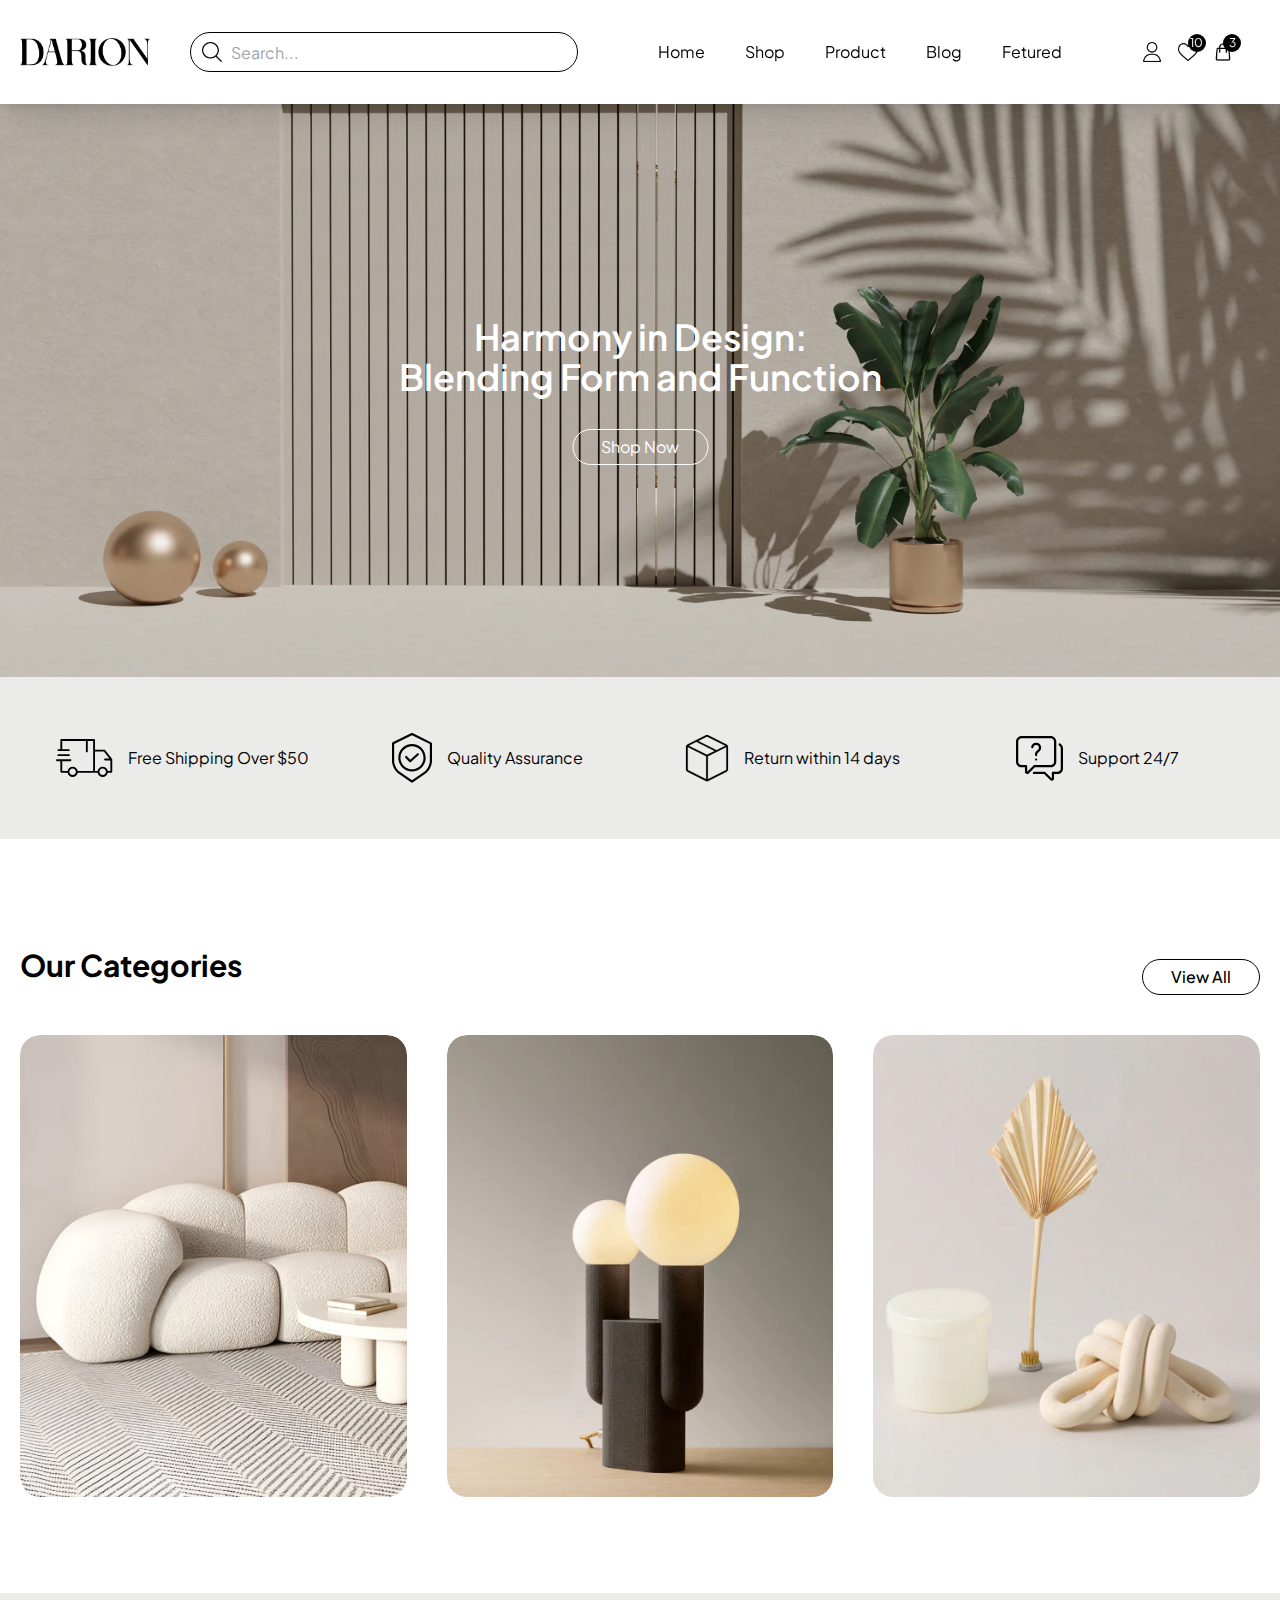
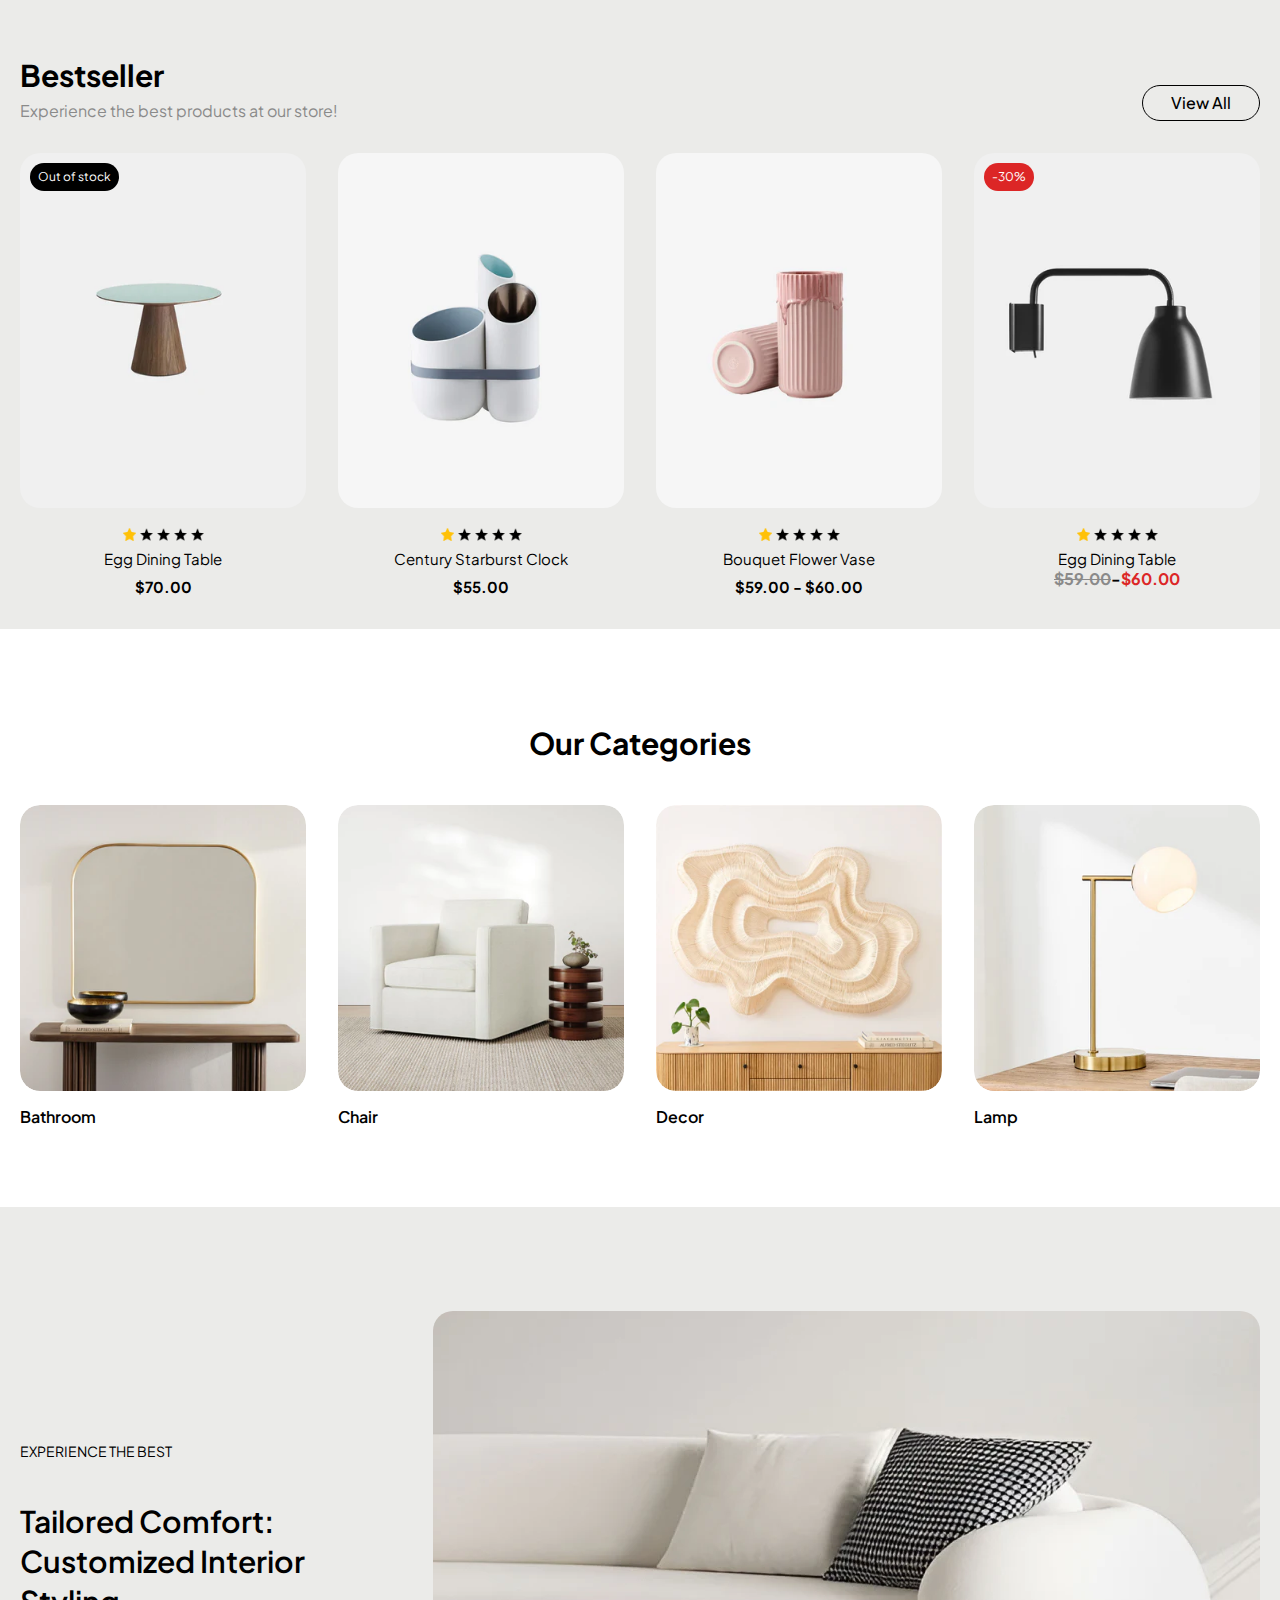
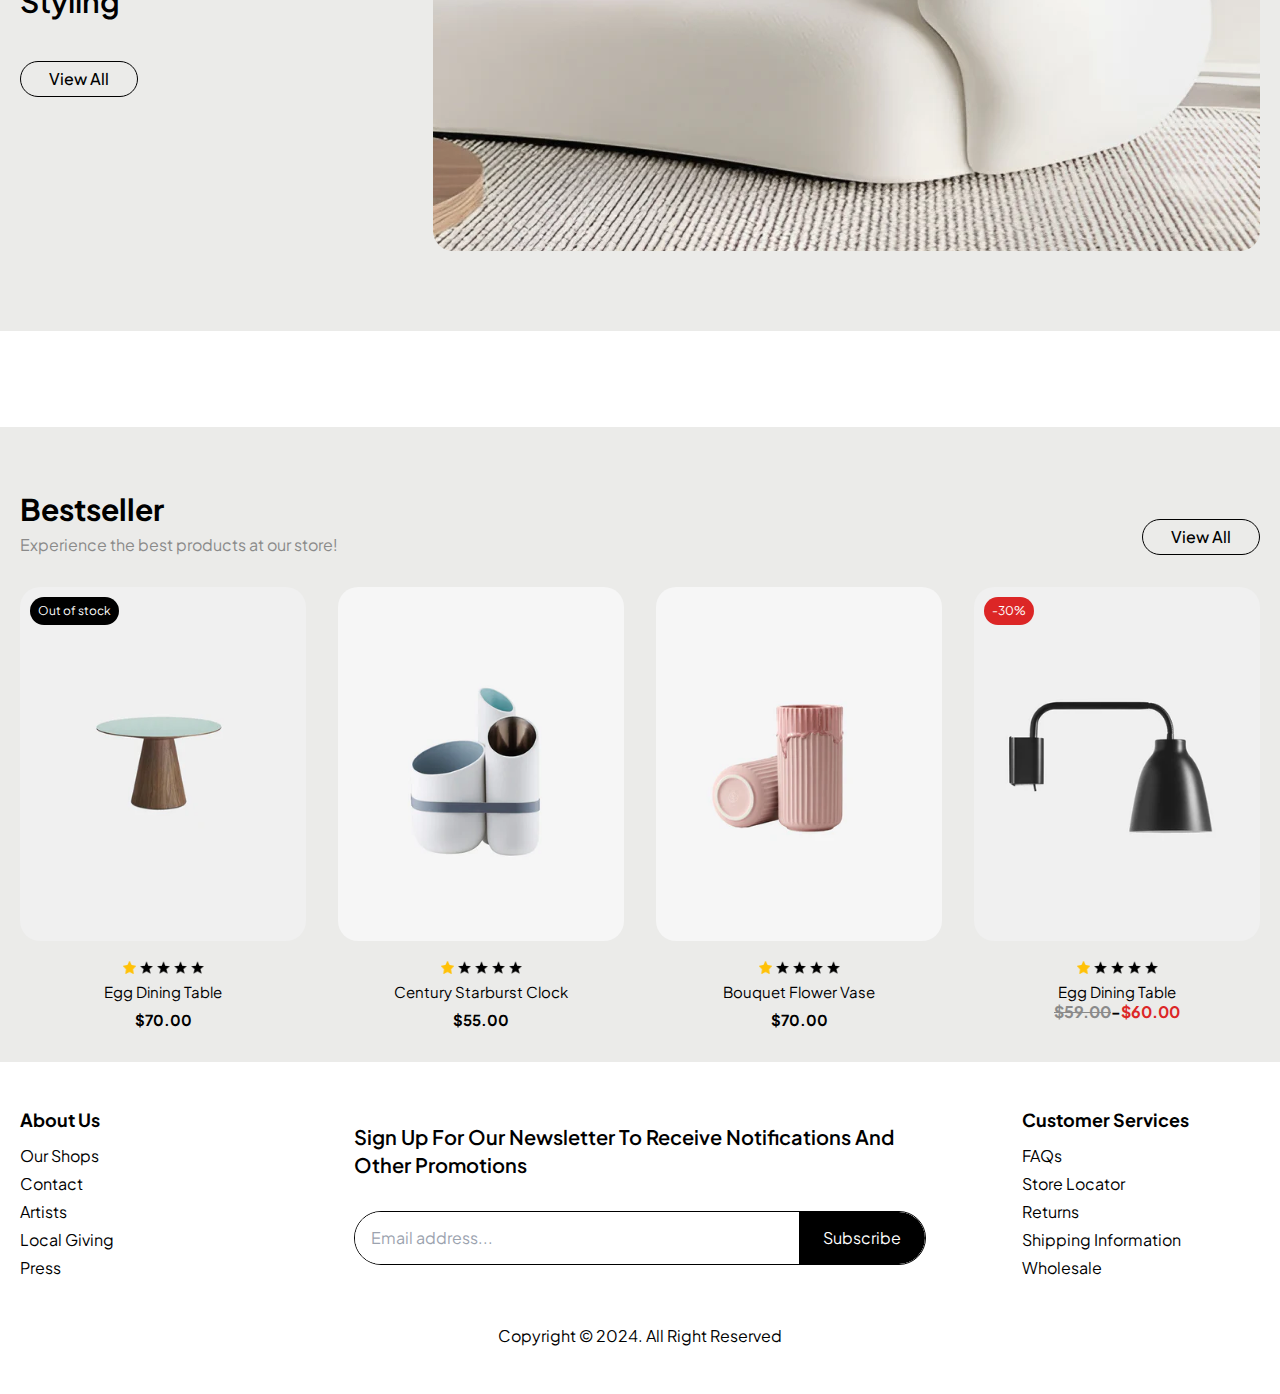
==== commit 75c6cd4a: "Add files via upload" ====
--- a/index.html
+++ b/index.html
@@ -37,12 +37,12 @@
               <li
                 class="relative after:duration-300 after:absolute after:w-full after:scale-0 hover:after:scale-100 after:transition-all after:h-[1.3px] after:bg-black after:left-0 after:bottom-0"
               >
-                <a href="#">Home</a>
+                <a href="index.html">Home</a>
               </li>
               <li
                 class="relative after:duration-300 after:absolute after:w-full after:scale-0 hover:after:scale-100 after:transition-all after:h-[1.3px] after:bg-black after:left-0 after:bottom-0"
               >
-                <a href="#">Shop</a>
+                <a href="sho.html">Shop</a>
               </li>
               <li
                 class="relative after:duration-300 after:absolute after:w-full after:scale-0 hover:after:scale-100 after:transition-all after:h-[1.3px] after:bg-black after:left-0 after:bottom-0"
@@ -65,7 +65,7 @@
           <ul class=" grid grid-cols-4  justify-end items-center lg:gap-6 gap-6 ml-auto">
             <a class="lg:hidden" href="#"><img class="w-5" src="./images/ico_search.png" alt="Search Icon"></a>
             <li>
-              <a class="block w-5 " href="#"
+              <a class="block w-5 " href="user.html"
                 ><img class="image" src="./images/ico_user.png" alt="User Icon"
               /></a>
             </li>
@@ -562,8 +562,8 @@
       </main>
       <footer class="py-[48px]">
         <div class="container">
-          <div class="flex justify-between">
-            <ul>
+          <div class="grid md:grid-cols-4 gap-8 md:gap-24 ">
+            <ul class="">
               <li class="font-bold text-[18px]">About Us</li>
               <li class="mt-[16px] hover:underline">Our Shops</li>
               <li class="mt-[8px] hover:underline">Contact</li>
@@ -571,10 +571,9 @@
               <li class="mt-[8px] hover:underline">Local Giving</li>
               <li class="mt-[8px] hover:underline">Press</li>
             </ul>
-            <ul>
+            <ul class="md:col-span-2 md:flex md:justify-center md:flex-col">
               <li class="font-semibold text-[20px] leading-7">
-                Sign Up For Our Newsletter To Receive Notifications And <br />
-                <p class="text-center">Other Promotions</p>
+                Sign Up For Our Newsletter To Receive Notifications And Other Promotions
               </li>
               <li class="overflow-hidden mt-[32px] border border-black rounded-full flex">
                 <input class="focus:outline-none w-full px-4 py-4" type="email" placeholder="Email address...">
@@ -582,7 +581,7 @@
               </input>
               </li>
             </ul>
-            <ul>
+            <ul class="justify-end">
               <li class="font-bold text-[18px]">Customer Services</li>
               <li class="mt-[16px] hover:underline">FAQs</li>
               <li class="mt-[8px] hover:underline">Store Locator</li>
--- a/output.css
+++ b/output.css
@@ -596,6 +596,10 @@
   bottom: -2.5rem;
 }
 
+.-right-\[10px\] {
+  right: -10px;
+}
+
 .-right-\[8px\] {
   right: -8px;
 }
@@ -628,12 +632,12 @@
   top: 10px;
 }
 
-.-bottom-5 {
-  bottom: -1.25rem;
-}
-
 .z-10 {
   z-index: 10;
+}
+
+.col-span-4 {
+  grid-column: span 4 / span 4;
 }
 
 .mx-20 {
@@ -641,6 +645,16 @@
   margin-right: 5rem;
 }
 
+.mx-auto {
+  margin-left: auto;
+  margin-right: auto;
+}
+
+.my-5 {
+  margin-top: 1.25rem;
+  margin-bottom: 1.25rem;
+}
+
 .mb-9 {
   margin-bottom: 2.25rem;
 }
@@ -649,14 +663,38 @@
   margin-left: 2.5rem;
 }
 
+.ml-\[64px\] {
+  margin-left: 64px;
+}
+
 .ml-auto {
   margin-left: auto;
 }
 
+.mr-5 {
+  margin-right: 1.25rem;
+}
+
+.mr-\[112px\] {
+  margin-right: 112px;
+}
+
+.mr-\[80px\] {
+  margin-right: 80px;
+}
+
+.mt-10 {
+  margin-top: 2.5rem;
+}
+
 .mt-2 {
   margin-top: 0.5rem;
 }
 
+.mt-3 {
+  margin-top: 0.75rem;
+}
+
 .mt-4 {
   margin-top: 1rem;
 }
@@ -681,6 +719,10 @@
   margin-top: 32px;
 }
 
+.mt-\[36px\] {
+  margin-top: 36px;
+}
+
 .mt-\[40px\] {
   margin-top: 40px;
 }
@@ -709,6 +751,14 @@
   display: block;
 }
 
+.inline-block {
+  display: inline-block;
+}
+
+.inline {
+  display: inline;
+}
+
 .flex {
   display: flex;
 }
@@ -719,6 +769,16 @@
 
 .hidden {
   display: none;
+}
+
+.size-10 {
+  width: 2.5rem;
+  height: 2.5rem;
+}
+
+.size-4 {
+  width: 1rem;
+  height: 1rem;
 }
 
 .size-5 {
@@ -768,6 +828,19 @@
   width: 100%;
 }
 
+.w-max {
+  width: -moz-max-content;
+  width: max-content;
+}
+
+.max-w-\[130px\] {
+  max-width: 130px;
+}
+
+.max-w-xl {
+  max-width: 36rem;
+}
+
 .-translate-x-1\/2 {
   --tw-translate-x: -50%;
   transform: translate(var(--tw-translate-x), var(--tw-translate-y)) rotate(var(--tw-rotate)) skewX(var(--tw-skew-x)) skewY(var(--tw-skew-y)) scaleX(var(--tw-scale-x)) scaleY(var(--tw-scale-y));
@@ -778,14 +851,31 @@
   transform: translate(var(--tw-translate-x), var(--tw-translate-y)) rotate(var(--tw-rotate)) skewX(var(--tw-skew-x)) skewY(var(--tw-skew-y)) scaleX(var(--tw-scale-x)) scaleY(var(--tw-scale-y));
 }
 
+.translate-y-2 {
+  --tw-translate-y: 0.5rem;
+  transform: translate(var(--tw-translate-x), var(--tw-translate-y)) rotate(var(--tw-rotate)) skewX(var(--tw-skew-x)) skewY(var(--tw-skew-y)) scaleX(var(--tw-scale-x)) scaleY(var(--tw-scale-y));
+}
+
 .grid-cols-2 {
   grid-template-columns: repeat(2, minmax(0, 1fr));
 }
 
+.grid-cols-3 {
+  grid-template-columns: repeat(3, minmax(0, 1fr));
+}
+
 .grid-cols-4 {
   grid-template-columns: repeat(4, minmax(0, 1fr));
 }
 
+.grid-cols-5 {
+  grid-template-columns: repeat(5, minmax(0, 1fr));
+}
+
+.grid-cols-1 {
+  grid-template-columns: repeat(1, minmax(0, 1fr));
+}
+
 .place-items-center {
   place-items: center;
 }
@@ -818,6 +908,14 @@
   gap: 2.5rem;
 }
 
+.gap-2 {
+  gap: 0.5rem;
+}
+
+.gap-3 {
+  gap: 0.75rem;
+}
+
 .gap-5 {
   gap: 1.25rem;
 }
@@ -836,6 +934,12 @@
 
 .gap-\[32px\] {
   gap: 32px;
+}
+
+.space-y-3 > :not([hidden]) ~ :not([hidden]) {
+  --tw-space-y-reverse: 0;
+  margin-top: calc(0.75rem * calc(1 - var(--tw-space-y-reverse)));
+  margin-bottom: calc(0.75rem * var(--tw-space-y-reverse));
 }
 
 .overflow-hidden {
@@ -863,11 +967,20 @@
   border-width: 1px;
 }
 
+.border-2 {
+  border-width: 2px;
+}
+
 .border-black {
   --tw-border-opacity: 1;
   border-color: rgb(0 0 0 / var(--tw-border-opacity, 1));
 }
 
+.border-lineGray-0 {
+  --tw-border-opacity: 1;
+  border-color: rgb(138 138 138 / var(--tw-border-opacity, 1));
+}
+
 .border-white {
   --tw-border-opacity: 1;
   border-color: rgb(255 255 255 / var(--tw-border-opacity, 1));
@@ -902,6 +1015,11 @@
   --tw-bg-opacity: 1;
 }
 
+.px-3 {
+  padding-left: 0.75rem;
+  padding-right: 0.75rem;
+}
+
 .px-4 {
   padding-left: 1rem;
   padding-right: 1rem;
@@ -952,6 +1070,16 @@
   padding-bottom: 1.25rem;
 }
 
+.py-8 {
+  padding-top: 2rem;
+  padding-bottom: 2rem;
+}
+
+.py-\[12px\] {
+  padding-top: 12px;
+  padding-bottom: 12px;
+}
+
 .py-\[48px\] {
   padding-top: 48px;
   padding-bottom: 48px;
@@ -1028,8 +1156,21 @@
   font-size: 20px;
 }
 
+.text-\[24px\] {
+  font-size: 24px;
+}
+
 .text-\[30px\] {
   font-size: 30px;
+}
+
+.text-\[36px\] {
+  font-size: 36px;
+}
+
+.text-sm {
+  font-size: 0.875rem;
+  line-height: 1.25rem;
 }
 
 .text-xl {
@@ -1054,10 +1195,6 @@
   font-weight: 600;
 }
 
-.uppercase {
-  text-transform: uppercase;
-}
-
 .leading-7 {
   line-height: 1.75rem;
 }
@@ -1066,8 +1203,9 @@
   line-height: 40px;
 }
 
-.tracking-widest {
-  letter-spacing: 0.1em;
+.text-black {
+  --tw-text-opacity: 1;
+  color: rgb(0 0 0 / var(--tw-text-opacity, 1));
 }
 
 .text-lineGray-0 {
@@ -1075,19 +1213,14 @@
   color: rgb(138 138 138 / var(--tw-text-opacity, 1));
 }
 
+.text-red-600 {
+  --tw-text-opacity: 1;
+  color: rgb(220 38 38 / var(--tw-text-opacity, 1));
+}
+
 .text-white {
   --tw-text-opacity: 1;
   color: rgb(255 255 255 / var(--tw-text-opacity, 1));
-}
-
-.text-red-600 {
-  --tw-text-opacity: 1;
-  color: rgb(220 38 38 / var(--tw-text-opacity, 1));
-}
-
-.text-red-50 {
-  --tw-text-opacity: 1;
-  color: rgb(254 242 242 / var(--tw-text-opacity, 1));
 }
 
 .line-through {
@@ -1110,49 +1243,6 @@
   transition-duration: 300ms;
 }
 
-.before\:absolute::before {
-  content: var(--tw-content);
-  position: absolute;
-}
-
-.before\:bottom-0::before {
-  content: var(--tw-content);
-  bottom: 0px;
-}
-
-.before\:left-0::before {
-  content: var(--tw-content);
-  left: 0px;
-}
-
-.before\:h-\[1px\]::before {
-  content: var(--tw-content);
-  height: 1px;
-}
-
-.before\:w-0::before {
-  content: var(--tw-content);
-  width: 0px;
-}
-
-.before\:bg-black::before {
-  content: var(--tw-content);
-  --tw-bg-opacity: 1;
-  background-color: rgb(0 0 0 / var(--tw-bg-opacity, 1));
-}
-
-.before\:transition-all::before {
-  content: var(--tw-content);
-  transition-property: all;
-  transition-timing-function: cubic-bezier(0.4, 0, 0.2, 1);
-  transition-duration: 150ms;
-}
-
-.before\:duration-500::before {
-  content: var(--tw-content);
-  transition-duration: 500ms;
-}
-
 .after\:absolute::after {
   content: var(--tw-content);
   position: absolute;
@@ -1171,6 +1261,11 @@
 .after\:h-\[1\.3px\]::after {
   content: var(--tw-content);
   height: 1.3px;
+}
+
+.after\:h-\[1\.9px\]::after {
+  content: var(--tw-content);
+  height: 1.9px;
 }
 
 .after\:w-full::after {
@@ -1185,6 +1280,12 @@
   transform: translate(var(--tw-translate-x), var(--tw-translate-y)) rotate(var(--tw-rotate)) skewX(var(--tw-skew-x)) skewY(var(--tw-skew-y)) scaleX(var(--tw-scale-x)) scaleY(var(--tw-scale-y));
 }
 
+.after\:scale-x-0::after {
+  content: var(--tw-content);
+  --tw-scale-x: 0;
+  transform: translate(var(--tw-translate-x), var(--tw-translate-y)) rotate(var(--tw-rotate)) skewX(var(--tw-skew-x)) skewY(var(--tw-skew-y)) scaleX(var(--tw-scale-x)) scaleY(var(--tw-scale-y));
+}
+
 .after\:bg-black::after {
   content: var(--tw-content);
   --tw-bg-opacity: 1;
@@ -1209,6 +1310,11 @@
   transform: translate(var(--tw-translate-x), var(--tw-translate-y)) rotate(var(--tw-rotate)) skewX(var(--tw-skew-x)) skewY(var(--tw-skew-y)) scaleX(var(--tw-scale-x)) scaleY(var(--tw-scale-y));
 }
 
+.hover\:border-black:hover {
+  --tw-border-opacity: 1;
+  border-color: rgb(0 0 0 / var(--tw-border-opacity, 1));
+}
+
 .hover\:bg-black:hover {
   --tw-bg-opacity: 1;
   background-color: rgb(0 0 0 / var(--tw-bg-opacity, 1));
@@ -1231,11 +1337,6 @@
 
 .hover\:underline:hover {
   text-decoration-line: underline;
-}
-
-.hover\:before\:w-full:hover::before {
-  content: var(--tw-content);
-  width: 100%;
 }
 
 .hover\:after\:scale-100:hover::after {
@@ -1245,6 +1346,12 @@
   transform: translate(var(--tw-translate-x), var(--tw-translate-y)) rotate(var(--tw-rotate)) skewX(var(--tw-skew-x)) skewY(var(--tw-skew-y)) scaleX(var(--tw-scale-x)) scaleY(var(--tw-scale-y));
 }
 
+.hover\:after\:scale-x-100:hover::after {
+  content: var(--tw-content);
+  --tw-scale-x: 1;
+  transform: translate(var(--tw-translate-x), var(--tw-translate-y)) rotate(var(--tw-rotate)) skewX(var(--tw-skew-x)) skewY(var(--tw-skew-y)) scaleX(var(--tw-scale-x)) scaleY(var(--tw-scale-y));
+}
+
 .focus\:outline-none:focus {
   outline: 2px solid transparent;
   outline-offset: 2px;
@@ -1254,10 +1361,6 @@
   bottom: 2.5rem;
 }
 
-.group:hover .group-hover\:bottom-0 {
-  bottom: 0px;
-}
-
 @media (min-width: 640px) {
   .sm\:hidden {
     display: none;
@@ -1265,6 +1368,10 @@
 }
 
 @media (min-width: 768px) {
+  .md\:col-span-2 {
+    grid-column: span 2 / span 2;
+  }
+
   .md\:mt-0 {
     margin-top: 0px;
   }
@@ -1275,6 +1382,22 @@
 
   .md\:hidden {
     display: none;
+  }
+
+  .md\:grid-cols-4 {
+    grid-template-columns: repeat(4, minmax(0, 1fr));
+  }
+
+  .md\:flex-col {
+    flex-direction: column;
+  }
+
+  .md\:justify-center {
+    justify-content: center;
+  }
+
+  .md\:gap-24 {
+    gap: 6rem;
   }
 }
 
@@ -1292,10 +1415,18 @@
     margin-top: 96px;
   }
 
+  .lg\:mt-0 {
+    margin-top: 0px;
+  }
+
   .lg\:flex {
     display: flex;
   }
 
+  .lg\:grid {
+    display: grid;
+  }
+
   .lg\:hidden {
     display: none;
   }
@@ -1304,6 +1435,14 @@
     flex: 1 1 0%;
   }
 
+  .lg\:grid-cols-5 {
+    grid-template-columns: repeat(5, minmax(0, 1fr));
+  }
+
+  .lg\:grid-cols-3 {
+    grid-template-columns: repeat(3, minmax(0, 1fr));
+  }
+
   .lg\:justify-center {
     justify-content: center;
   }
@@ -1312,8 +1451,17 @@
     justify-content: space-between;
   }
 
+  .lg\:gap-10 {
+    gap: 2.5rem;
+  }
+
   .lg\:gap-6 {
     gap: 1.5rem;
+  }
+
+  .lg\:py-8 {
+    padding-top: 2rem;
+    padding-bottom: 2rem;
   }
 
   .lg\:py-\[32px\] {
@@ -1326,6 +1474,16 @@
     padding-bottom: 40px;
   }
 
+  .lg\:px-4 {
+    padding-left: 1rem;
+    padding-right: 1rem;
+  }
+
+  .lg\:py-4 {
+    padding-top: 1rem;
+    padding-bottom: 1rem;
+  }
+
   .lg\:text-4xl {
     font-size: 2.25rem;
     line-height: 2.5rem;
